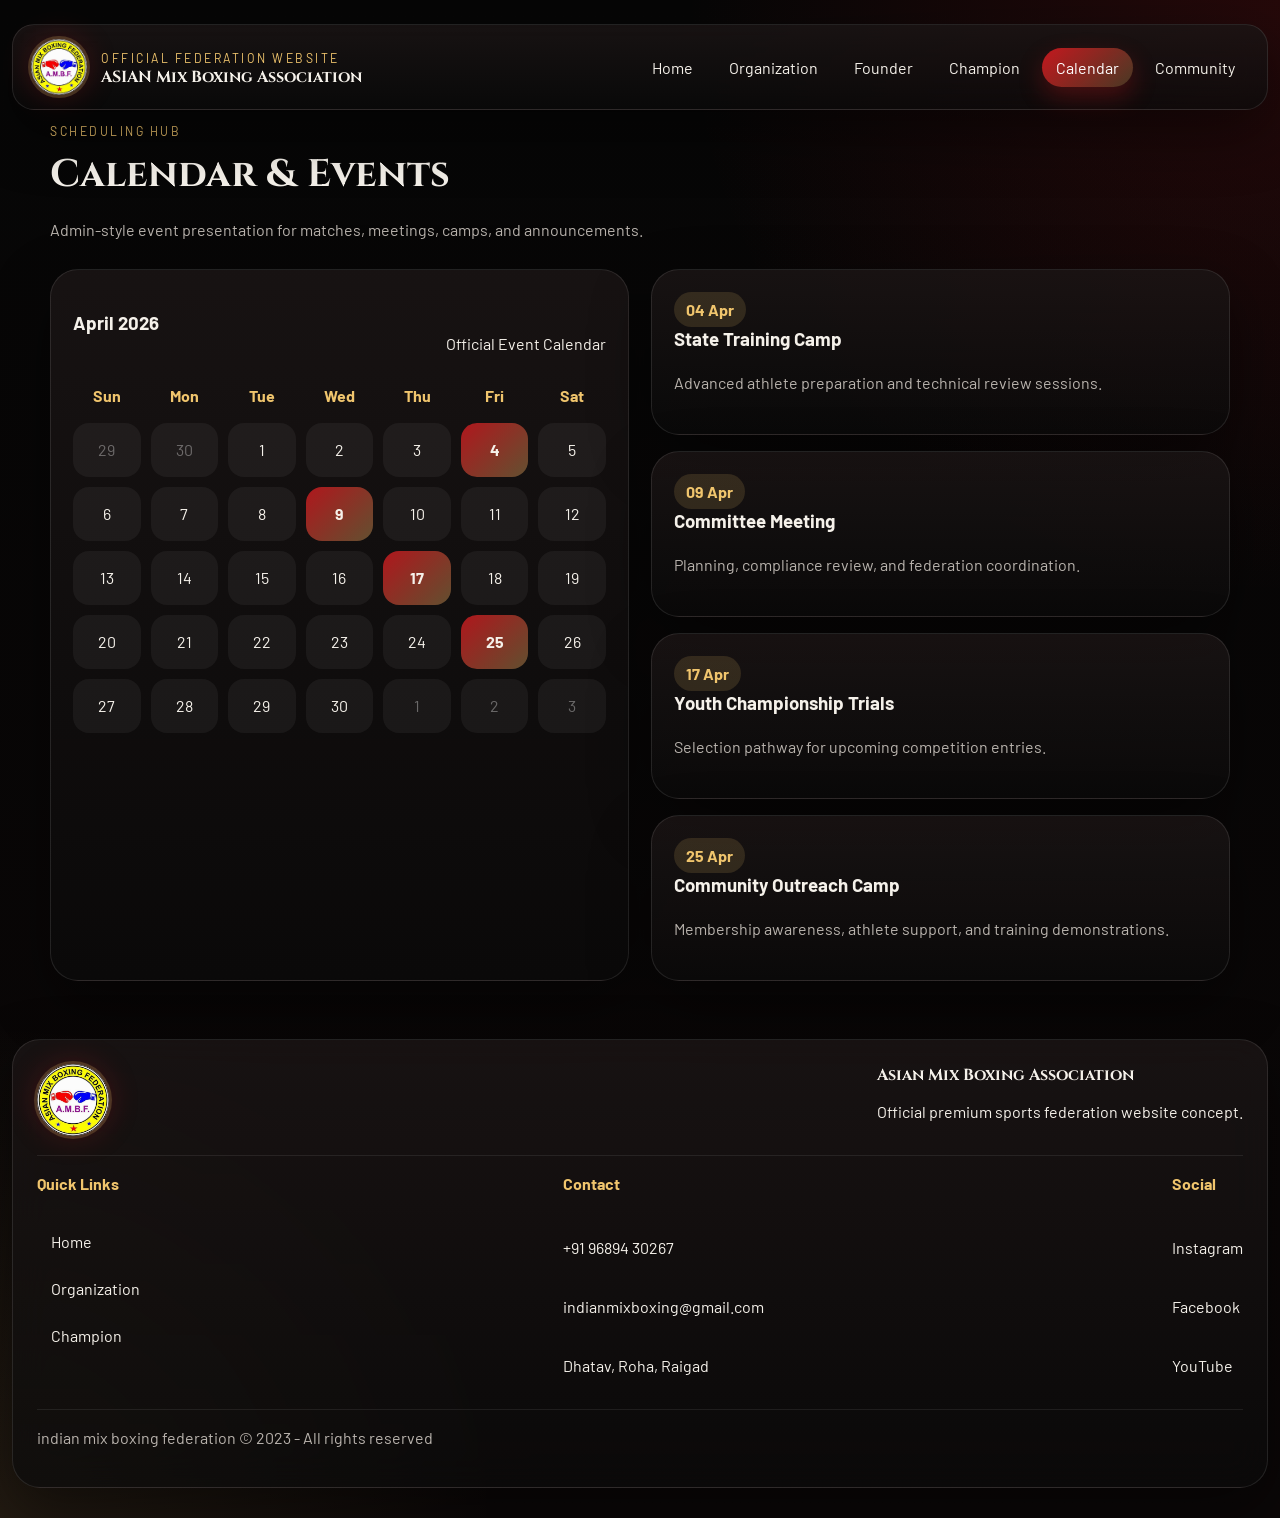
==== calendar.html @ 9efaa61d "Add separate pages for navigation tabs and update sitemap" ====
<!DOCTYPE html>
<html lang="en">
<head>
  <!-- Google tag (gtag.js) -->
<script async src="https://www.googletagmanager.com/gtag/js?id=G-KQ9XJMJZVV"></script>
<script>
  window.dataLayer = window.dataLayer || [];
  function gtag(){dataLayer.push(arguments);}
  gtag('js', new Date());

  gtag('config', 'G-KQ9XJMJZVV');
</script>
  <meta name="google-site-verification" content="1h9TPfLEW4wHCmeXuzrRV40Mx8fg6w8ciXgOBHRGX2k" />
  <meta charset="UTF-8" />
  <meta name="viewport" content="width=device-width, initial-scale=1.0" />
  <title>Calendar - ASIAN Mix Boxing Association</title>
  <meta name="description" content="Event calendar, scheduling hub for matches, meetings, camps, and announcements." />
  <link rel="preconnect" href="https://fonts.googleapis.com">
  <link rel="preconnect" href="https://fonts.gstatic.com" crossorigin>
  <link href="https://fonts.googleapis.com/css2?family=Barlow:wght@400;500;600;700;800&family=Cinzel:wght@500;600;700&display=swap" rel="stylesheet">
  <link rel="stylesheet" href="styles.css" />
</head>
<body>
  <div class="site-shell">
    <header class="site-header glass">
      <a href="index.html" class="brand">
        <img src="assets/logo.jpg" alt="IMBF Logo" class="brand-logo" />
        <div>
          <span class="brand-top">Official Federation Website</span>
          <strong>ASIAN Mix Boxing Association</strong>
        </div>
      </a>

      <button class="menu-toggle" aria-label="Open navigation">
        <span></span><span></span><span></span>
      </button>

      <nav class="site-nav">
        <a href="index.html" class="nav-link">Home</a>
        <a href="organization.html" class="nav-link">Organization</a>
        <a href="founder.html" class="nav-link">Founder</a>
        <a href="champion.html" class="nav-link">Champion</a>
        <a href="calendar.html" class="nav-link active">Calendar</a>
        <a href="community.html" class="nav-link">Community</a>
      </nav>
    </header>

    <main class="page-stack">
      <section class="page active">
        <div class="content-width inner-page-heading reveal">
          <span class="eyebrow">Scheduling Hub</span>
          <h2>Calendar &amp; Events</h2>
          <p>Admin-style event presentation for matches, meetings, camps, and announcements.</p>
        </div>
        <div class="content-width calendar-layout reveal">
          <article class="glass calendar-widget">
            <div class="calendar-head">
              <h3>April 2026</h3>
              <span>Official Event Calendar</span>
            </div>
            <div class="calendar-grid calendar-days">
              <span>Sun</span><span>Mon</span><span>Tue</span><span>Wed</span><span>Thu</span><span>Fri</span><span>Sat</span>
            </div>
            <div class="calendar-grid calendar-dates">
              <span class="muted">29</span><span class="muted">30</span><span>1</span><span>2</span><span>3</span><span class="event-date">4</span><span>5</span>
              <span>6</span><span>7</span><span>8</span><span class="event-date">9</span><span>10</span><span>11</span><span>12</span>
              <span>13</span><span>14</span><span>15</span><span>16</span><span class="event-date">17</span><span>18</span><span>19</span>
              <span>20</span><span>21</span><span>22</span><span>23</span><span>24</span><span class="event-date">25</span><span>26</span>
              <span>27</span><span>28</span><span>29</span><span>30</span><span class="muted">1</span><span class="muted">2</span><span class="muted">3</span>
            </div>
          </article>
          <div class="event-list">
            <article class="glass event-card">
              <span class="event-badge">04 Apr</span>
              <h3>State Training Camp</h3>
              <p>Advanced athlete preparation and technical review sessions.</p>
            </article>
            <article class="glass event-card">
              <span class="event-badge">09 Apr</span>
              <h3>Committee Meeting</h3>
              <p>Planning, compliance review, and federation coordination.</p>
            </article>
            <article class="glass event-card">
              <span class="event-badge">17 Apr</span>
              <h3>Youth Championship Trials</h3>
              <p>Selection pathway for upcoming competition entries.</p>
            </article>
            <article class="glass event-card">
              <span class="event-badge">25 Apr</span>
              <h3>Community Outreach Camp</h3>
              <p>Membership awareness, athlete support, and training demonstrations.</p>
            </article>
          </div>
        </div>
      </section>
    </main>

    <footer class="site-footer glass">
      <div class="footer-brand">
        <img src="assets/logo.jpg" alt="IMBF Logo" class="footer-logo" />
        <div>
          <strong>Asian Mix Boxing Association</strong>
          <p>Official premium sports federation website concept.</p>
        </div>
      </div>
      <div class="footer-links">
        <div>
          <h4>Quick Links</h4>
          <a href="index.html" class="footer-link">Home</a>
          <a href="organization.html" class="footer-link">Organization</a>
          <a href="champion.html" class="footer-link">Champion</a>
        </div>
        <div>
          <h4>Contact</h4>
          <p>+91 96894 30267</p>
          <p>indianmixboxing@gmail.com</p>
          <p>Dhatav, Roha, Raigad</p>
        </div>
        <div>
          <h4>Social</h4>
          <p>Instagram</p>
          <p>Facebook</p>
          <p>YouTube</p>
        </div>
      </div>
      <p class="footer-note">indian mix boxing federation © 2023 - All rights reserved</p>
    </footer>
  </div>

  <script src="script.js"></script>
</body>
</html>
---- styles.css ----
:root {
  --bg: #070707;
  --bg-soft: #120b0c;
  --panel: rgba(16, 16, 16, 0.72);
  --panel-strong: rgba(22, 16, 16, 0.88);
  --line: rgba(255, 255, 255, 0.1);
  --text: #f5f1ea;
  --muted: #b9b3ad;
  --gold: #f0c56d;
  --gold-deep: #aa7721;
  --red: #d71920;
  --white: #ffffff;
  --shadow: 0 22px 60px rgba(0, 0, 0, 0.45);
  --radius-xl: 28px;
  --radius-lg: 20px;
  --radius-md: 16px;
  --transition: 260ms ease;
}

* { box-sizing: border-box; }
html { scroll-behavior: smooth; }
body {
  margin: 0;
  background:
    radial-gradient(circle at top right, rgba(215, 25, 32, 0.15), transparent 30%),
    radial-gradient(circle at bottom left, rgba(240, 197, 109, 0.1), transparent 25%),
    linear-gradient(180deg, #060606 0%, #0b0707 100%);
  color: var(--text);
  font-family: "Barlow", sans-serif;
  min-height: 100vh;
}

button,
a,
input,
textarea { font: inherit; }
button { cursor: pointer; }
a { color: inherit; text-decoration: none; }
img { max-width: 100%; display: block; }

.site-shell {
  min-height: 100vh;
  position: relative;
  overflow-x: hidden;
}

.content-width {
  width: min(1180px, calc(100% - 32px));
  margin: 0 auto;
}

.glass {
  background: linear-gradient(180deg, rgba(27, 21, 21, 0.82), rgba(11, 11, 11, 0.72));
  border: 1px solid var(--line);
  box-shadow: var(--shadow);
  backdrop-filter: blur(18px);
}

.mini-glass {
  background: linear-gradient(180deg, rgba(255, 255, 255, 0.06), rgba(255, 255, 255, 0.03));
  border: 1px solid rgba(255,255,255,0.08);
  border-radius: var(--radius-md);
  padding: 18px;
}

.site-header {
  position: fixed;
  top: 12px;
  left: 0;
  right: 0;
  z-index: 50;
  width: min(1260px, calc(100% - 24px));
  margin: 12px auto 0;
  border-radius: 22px;
  display: flex;
  align-items: center;
  justify-content: space-between;
  gap: 20px;
  padding: 14px 18px;
  transition: all 0.5s cubic-bezier(0.25, 1, 0.5, 1);
}

.site-header.scrolled {
  padding: 6px 16px;
  background: linear-gradient(135deg, rgba(8, 8, 8, 0.95), rgba(15, 10, 10, 0.95));
  box-shadow: 0 15px 35px rgba(0, 0, 0, 0.7), inset 0 1px 0 rgba(240, 197, 109, 0.15);
  border-bottom: 1px solid rgba(240, 197, 109, 0.3);
  top: 8px;
  width: min(1000px, calc(100% - 32px));
  backdrop-filter: blur(25px);
}

.site-header.scrolled .brand-logo {
  width: 42px;
  height: 42px;
}

.site-header.scrolled .brand-top {
  display: none;
}

.site-header.scrolled .brand strong {
  font-size: 0.95rem;
}

.brand-logo {
  transition: width 0.5s ease, height 0.5s ease;
}

.brand strong {
  transition: font-size 0.5s ease;
}


.brand {
  display: flex;
  align-items: center;
  gap: 14px;
  min-width: 0;
}

.brand-logo,
.footer-logo,
.hero-logo {
  border-radius: 50%;
  object-fit: cover;
  background: rgba(255,255,255,0.08);
  box-shadow: 0 0 0 3px rgba(240, 197, 109, 0.2), 0 0 30px rgba(215, 25, 32, 0.25);
}
.brand-logo { width: 56px; height: 56px; }
.footer-logo { width: 72px; height: 72px; }
.hero-logo { width: 108px; height: 108px; margin-bottom: 18px; }

.brand-top,
.eyebrow,
.hero-badge {
  text-transform: uppercase;
  letter-spacing: 2.5px;
  font-size: 0.76rem;
  color: var(--gold);
}

.brand strong,
.section-heading h2,
.inner-page-heading h2,
.hero-copy h1,
.founder-main-card h3,
.site-footer strong {
  font-family: "Cinzel", serif;
}

.brand strong {
  display: block;
  font-size: 1rem;
}

.site-nav {
  display: flex;
  align-items: center;
  gap: 8px;
  flex-wrap: wrap;
}

.nav-link,
.footer-link,
.org-tab,
.filter-btn,
.button,
.carousel-btn,
.menu-toggle {
  border: none;
  background: transparent;
  color: var(--text);
}

.nav-link,
.footer-link {
  padding: 10px 14px;
  border-radius: 999px;
  transition: transform var(--transition), background var(--transition), color var(--transition), box-shadow var(--transition);
}

.nav-link:hover,
.footer-link:hover,
.org-tab:hover,
.filter-btn:hover,
.button:hover,
.carousel-btn:hover {
  transform: translateY(-2px);
}

.nav-link.active,
.footer-link:hover,
.org-tab.active,
.filter-btn.active {
  background: linear-gradient(135deg, rgba(215, 25, 32, 0.9), rgba(240, 197, 109, 0.24));
  color: var(--white);
  box-shadow: 0 10px 25px rgba(215, 25, 32, 0.28);
}

.menu-toggle {
  display: none;
  width: 48px;
  height: 48px;
  padding: 10px;
  border-radius: 14px;
  background: rgba(255,255,255,0.05);
}

.menu-toggle span {
  display: block;
  height: 2px;
  background: var(--white);
  margin: 6px 0;
  border-radius: 2px;
}

.page-stack {
  position: relative;
  padding-bottom: 36px;
}

.page {
  display: none;
  opacity: 0;
  transform: translateY(22px);
  animation: pageOut 0.35s ease forwards;
}

.page.active {
  display: block;
  animation: pageIn 0.55s ease forwards;
}

@keyframes pageIn {
  from { opacity: 0; transform: translateY(22px); }
  to { opacity: 1; transform: translateY(0); }
}

@keyframes pageOut {
  from { opacity: 1; transform: translateY(0); }
  to { opacity: 0; transform: translateY(22px); }
}

.hero-section {
  position: relative;
  min-height: 100vh;
  display: grid;
  align-items: center;
  isolation: isolate;
}

.hero-video-wrap,
.hero-video,
.hero-poster,
.hero-overlay {
  position: absolute;
  inset: 0;
}

.hero-video-wrap {
  overflow: hidden;
  z-index: -3;
  background: #000;
}

.hero-video {
  width: 100vw;
  height: 56.25vw;
  min-height: 100vh;
  min-width: 177.77vh;
  top: 50%;
  left: 50%;
  transform: translate(-50%, -50%) scale(1.15);
  pointer-events: none;
  border: 0;
  opacity: 0.55;
}

.hero-poster {
  background: url('assets/hero-poster.svg') center/cover no-repeat;
  opacity: 0.55;
  mix-blend-mode: screen;
}

.hero-overlay {
  background:
    linear-gradient(180deg, rgba(0,0,0,0.62), rgba(0,0,0,0.56)),
    radial-gradient(circle at 20% 25%, rgba(215, 25, 32, 0.28), transparent 32%),
    radial-gradient(circle at 80% 20%, rgba(240, 197, 109, 0.18), transparent 26%),
    linear-gradient(180deg, rgba(0,0,0,0.38), rgba(0,0,0,0.72));
  z-index: -2;
}

.hero-content {
  position: relative;
  padding: 130px 0 80px;
}

.hero-badge {
  display: inline-flex;
  padding: 10px 16px;
  border-radius: 999px;
  margin-bottom: 20px;
}

.hero-grid {
  display: grid;
  grid-template-columns: minmax(0, 1.2fr) minmax(320px, 420px);
  gap: 32px;
  align-items: center;
}

.hero-copy h1 {
  font-size: clamp(2.6rem, 5vw, 5.2rem);
  line-height: 1.02;
  margin: 0 0 18px;
}

.hero-copy p,
.section-heading p,
.inner-page-heading p,
.info-card p,
.feature-card p,
.objective-card p,
.assoc-card p,
.community-card p,
.contact-card p,
.event-card p,
.founder-main-card p,
.achievement-card p,
.leadership-message p,
.champion-card p,
.org-panel p,
.org-panel li {
  color: var(--muted);
  line-height: 1.7;
}

.hero-copy p { max-width: 680px; font-size: 1.08rem; }
.hero-actions {
  display: flex;
  gap: 14px;
  flex-wrap: wrap;
  margin-top: 28px;
}

.button {
  padding: 14px 20px;
  border-radius: 14px;
  font-weight: 700;
  transition: transform var(--transition), box-shadow var(--transition), background var(--transition);
}
.button-primary {
  background: linear-gradient(135deg, var(--red), #9d1117);
  box-shadow: 0 12px 25px rgba(215,25,32,0.28);
}
.button-secondary {
  background: rgba(255,255,255,0.08);
  border: 1px solid rgba(255,255,255,0.12);
}

.stats-panel {
  display: grid;
  grid-template-columns: repeat(2, 1fr);
  gap: 16px;
}

.stat-card,
.info-card,
.timeline-card,
.objective-card,
.assoc-card,
.feature-card,
.contact-card,
.event-card,
.community-card,
.founder-main-card,
.achievement-card,
.leadership-message,
.organization-tabs,
.organization-content,
.calendar-widget,
.champion-carousel,
.founder-photo-card,
.featured-slider,
.gallery-card,
.contact-form {
  border-radius: var(--radius-xl);
}

.stat-card {
  padding: 24px;
}
.stat-card span {
  font-size: 2rem;
  color: var(--gold);
  font-weight: 800;
}
.stat-card p {
  margin: 8px 0 0;
  color: var(--muted);
}

.section {
  padding: 48px 0 22px;
}

.section-heading,
.inner-page-heading {
  margin-bottom: 26px;
}

.section-heading h2,
.inner-page-heading h2 {
  margin: 10px 0 6px;
  font-size: clamp(2rem, 3vw, 3rem);
}

.split-heading {
  display: flex;
  align-items: end;
  justify-content: space-between;
  gap: 20px;
}

.two-col,
.contact-layout,
.calendar-layout,
.founder-layout {
  display: grid;
  grid-template-columns: repeat(2, minmax(0, 1fr));
  gap: 22px;
}

.info-card,
.objective-card,
.feature-card,
.timeline-card,
.assoc-card,
.contact-card,
.event-card,
.community-card,
.founder-main-card,
.achievement-card,
.leadership-message,
.gallery-card,
.contact-form,
.calendar-widget,
.organization-tabs,
.organization-content,
.founder-photo-card,
.featured-slider,
.champion-carousel {
  padding: 22px;
}

.timeline {
  display: grid;
  grid-template-columns: repeat(4, minmax(0, 1fr));
  gap: 18px;
}

.timeline-card .year {
  display: inline-block;
  margin-bottom: 12px;
  color: var(--gold);
  font-weight: 700;
}

.objective-grid,
.assoc-grid,
.feature-grid,
.contact-info-grid,
.community-grid,
.achievement-grid {
  display: grid;
  gap: 18px;
}

.objective-grid,
.feature-grid,
.community-grid { grid-template-columns: repeat(4, minmax(0, 1fr)); }
.assoc-grid, .contact-info-grid, .achievement-grid { grid-template-columns: repeat(3, minmax(0, 1fr)); }

.assoc-card {
  display: flex;
  flex-direction: column;
  gap: 10px;
  transition: transform var(--transition), border-color var(--transition);
}
.assoc-card span {
  width: 42px;
  height: 42px;
  display: inline-grid;
  place-items: center;
  border-radius: 50%;
  background: rgba(240,197,109,0.14);
  color: var(--gold);
  font-size: 1.2rem;
}

.gallery-filters {
  display: flex;
  gap: 10px;
  flex-wrap: wrap;
}
.filter-btn {
  padding: 10px 14px;
  border-radius: 999px;
  background: rgba(255,255,255,0.06);
}

.featured-slider {
  display: grid;
  grid-template-columns: minmax(0, 1.4fr) minmax(280px, 0.8fr);
  gap: 22px;
  align-items: center;
  margin-bottom: 20px;
}

.featured-slider img,
.gallery-card img,
.champion-card img,
.founder-photo-card img {
  width: 100%;
  border-radius: 22px;
  border: 1px solid rgba(255,255,255,0.1);
}

.gallery-grid {
  display: grid;
  grid-template-columns: repeat(3, minmax(0, 1fr));
  gap: 18px;
}

.gallery-card {
  display: flex;
  flex-direction: column;
  gap: 14px;
  cursor: pointer;
  transition: transform var(--transition), border-color var(--transition), opacity var(--transition);
}
.gallery-card:hover,
.assoc-card:hover,
.feature-card:hover,
.objective-card:hover,
.contact-card:hover,
.event-card:hover,
.community-card:hover,
.stat-card:hover {
  transform: translateY(-6px);
  border-color: rgba(240, 197, 109, 0.26);
}

.feature-grid,
.objective-grid,
.community-grid { margin-top: 6px; }
.feature-card h3,
.objective-card h3,
.community-card h3,
.contact-card h3,
.event-card h3,
.info-card h3,
.founder-main-card h3,
.timeline-card h3,
.assoc-card h3 { margin-top: 0; }

.inner-page-heading {
  padding-top: 120px;
}

.organization-layout {
  display: grid;
  grid-template-columns: 300px minmax(0, 1fr);
  gap: 22px;
}

.organization-tabs {
  display: grid;
  gap: 10px;
  align-self: start;
  position: sticky;
  top: 108px;
}

.org-tab {
  padding: 14px 16px;
  border-radius: 14px;
  background: rgba(255,255,255,0.04);
  text-align: left;
}

.organization-content {
  min-height: 560px;
  max-height: 74vh;
  overflow: auto;
}

.custom-scrollbar::-webkit-scrollbar { width: 10px; }
.custom-scrollbar::-webkit-scrollbar-track {
  background: rgba(255,255,255,0.05);
  border-radius: 999px;
}
.custom-scrollbar::-webkit-scrollbar-thumb {
  background: linear-gradient(180deg, var(--red), var(--gold));
  border-radius: 999px;
}

.org-panel { display: none; }
.org-panel.active { display: block; }
.org-panel h3 { margin-top: 0; font-size: 1.6rem; }
.org-card-grid,
.org-list-grid {
  display: grid;
  grid-template-columns: repeat(2, minmax(0, 1fr));
  gap: 16px;
  margin: 18px 0;
}
.org-panel ul { padding-left: 18px; }
.org-panel li + li { margin-top: 10px; }

.founder-photo-card { align-self: start; }
.achievement-grid { margin: 18px 0; }

.champion-section { padding-bottom: 12px; }
.champion-carousel {
  display: grid;
  grid-template-columns: 60px minmax(0, 1fr) 60px;
  gap: 14px;
  align-items: center;
}
.champion-carousel { overflow: hidden; }
.champion-track {
  display: flex;
  gap: 18px;
  min-width: 0;
}
.champion-card {
  flex: 0 0 calc(25% - 14px);
  min-width: 0;
  background: rgba(255,255,255,0.04);
  border: 1px solid rgba(255,255,255,0.08);
  border-radius: 22px;
  padding: 16px;
}
.carousel-btn {
  width: 56px;
  height: 56px;
  border-radius: 50%;
  background: rgba(255,255,255,0.08);
  font-size: 2rem;
}

.calendar-widget .calendar-head {
  display: flex;
  align-items: end;
  justify-content: space-between;
  gap: 16px;
  margin-bottom: 16px;
}
.calendar-grid {
  display: grid;
  grid-template-columns: repeat(7, minmax(0, 1fr));
  gap: 10px;
}
.calendar-days span,
.calendar-dates span {
  min-height: 54px;
  border-radius: 16px;
  display: grid;
  place-items: center;
}
.calendar-days span {
  color: var(--gold);
  font-weight: 700;
}
.calendar-dates span {
  background: rgba(255,255,255,0.05);
}
.calendar-dates .muted { color: rgba(255,255,255,0.35); }
.event-date {
  background: linear-gradient(135deg, rgba(215, 25, 32, 0.8), rgba(240, 197, 109, 0.36)) !important;
  font-weight: 700;
}
.event-list {
  display: grid;
  gap: 18px;
}
.event-badge {
  display: inline-flex;
  width: fit-content;
  padding: 8px 12px;
  border-radius: 999px;
  background: rgba(240,197,109,0.14);
  color: var(--gold);
  font-weight: 700;
}

.contact-layout { align-items: start; }
.contact-form .form-grid {
  display: grid;
  grid-template-columns: repeat(2, minmax(0, 1fr));
  gap: 16px;
  margin-bottom: 18px;
}
.contact-form label {
  display: grid;
  gap: 8px;
}
.full-width { grid-column: 1 / -1; }
input,
textarea {
  width: 100%;
  background: rgba(255,255,255,0.04);
  border: 1px solid rgba(255,255,255,0.1);
  color: var(--text);
  border-radius: 14px;
  padding: 14px 16px;
  outline: none;
}
input:focus,
textarea:focus {
  border-color: rgba(240, 197, 109, 0.42);
  box-shadow: 0 0 0 4px rgba(240, 197, 109, 0.1);
}

.site-footer {
  width: min(1260px, calc(100% - 24px));
  margin: 22px auto 30px;
  padding: 24px;
  border-radius: 28px;
}
.footer-brand,
.footer-links {
  display: flex;
  align-items: flex-start;
  justify-content: space-between;
  gap: 24px;
  flex-wrap: wrap;
}
.footer-brand {
  padding-bottom: 18px;
  border-bottom: 1px solid rgba(255,255,255,0.08);
}
.footer-brand { display: flex; align-items: center; gap: 18px; }
.footer-links { padding-top: 18px; }
.footer-links h4 { margin-top: 0; color: var(--gold); }
.footer-links > div { display: grid; gap: 8px; }
.footer-note {
  color: var(--muted);
  margin-top: 18px;
  padding-top: 18px;
  border-top: 1px solid rgba(255,255,255,0.08);
}

.lightbox {
  position: fixed;
  inset: 0;
  background: rgba(0,0,0,0.88);
  display: grid;
  place-items: center;
  padding: 24px;
  opacity: 0;
  pointer-events: none;
  transition: opacity var(--transition);
  z-index: 100;
}
.lightbox.open {
  opacity: 1;
  pointer-events: auto;
}
.lightbox img {
  max-width: min(1000px, 90vw);
  max-height: 72vh;
  border-radius: 20px;
}
.lightbox-caption {
  margin-top: 14px;
  text-align: center;
  color: var(--muted);
}
.lightbox-close {
  position: absolute;
  top: 20px;
  right: 20px;
  width: 52px;
  height: 52px;
  border-radius: 50%;
  background: rgba(255,255,255,0.08);
  color: #fff;
  font-size: 2rem;
}

.reveal {
  opacity: 0;
  transform: translateY(24px);
  transition: opacity 0.6s ease, transform 0.6s ease;
}
.reveal.visible {
  opacity: 1;
  transform: translateY(0);
}

/* --- Premium Carousel Styles --- */
.premium-carousel {
  width: 100%;
  position: relative;
  overflow: visible;
}

.carousel-track-wrapper {
  overflow: hidden;
  border-radius: var(--radius-xl);
  padding: 15px; /* buffer for hover shadows */
  margin: -15px;
}

.carousel-track {
  display: flex;
  gap: 20px;
  cursor: grab;
  will-change: transform;
}
.carousel-track:active {
  cursor: grabbing;
}

.premium-slide {
  flex: 0 0 calc(33.333% - 13.33px);
  min-width: 0;
  height: auto;
  display: flex !important;
  flex-direction: column;
  align-items: flex-start;
  justify-content: flex-start;
  user-select: none;
  transition: transform 0.5s cubic-bezier(0.25, 1, 0.5, 1), box-shadow 0.5s ease, border-color 0.5s ease;
  position: relative;
  overflow: hidden;
}

.premium-slide.glass {
  background: linear-gradient(145deg, rgba(24, 20, 20, 0.85), rgba(8, 8, 8, 0.95));
  border: 1px solid rgba(240, 197, 109, 0.15); /* Subtle gold rim */
  box-shadow: 0 15px 35px rgba(0, 0, 0, 0.4), inset 0 1px 0 rgba(255, 255, 255, 0.08);
}

.premium-slide::before {
  content: '';
  position: absolute;
  top: 0; left: 0; right: 0; bottom: 0;
  background: linear-gradient(105deg, transparent 20%, rgba(240, 197, 109, 0.1) 50%, transparent 80%);
  transform: translateX(-100%);
  transition: transform 0.8s ease;
  pointer-events: none;
}

.premium-slide > * { width: 100%; position: relative; z-index: 2; }
.premium-slide > p { margin-bottom: 0; }

.premium-slide:hover {
  transform: translateY(-12px) scale(1.03);
  box-shadow: 0 30px 60px rgba(0,0,0,0.7), 0 0 40px rgba(240, 197, 109, 0.35);
  border-color: rgba(240, 197, 109, 0.7);
}

.premium-slide:hover::before {
  transform: translateX(100%);
}

.carousel-nav {
  display: flex;
  align-items: center;
  justify-content: center;
  gap: 32px;
  margin-top: 40px;
}

.carousel-arrow {
  width: 52px;
  height: 52px;
  border-radius: 50%;
  background: rgba(255, 255, 255, 0.04);
  border: 1px solid rgba(255, 255, 255, 0.1);
  color: var(--white);
  font-size: 1.8rem;
  display: grid;
  place-items: center;
  backdrop-filter: blur(12px);
  transition: all var(--transition);
  z-index: 10;
}

.carousel-arrow:hover:not(:disabled) {
  background: linear-gradient(135deg, rgba(215, 25, 32, 0.9), rgba(240, 197, 109, 0.24));
  transform: scale(1.1);
  border-color: transparent;
  box-shadow: 0 10px 25px rgba(215, 25, 32, 0.35);
}

.carousel-arrow:disabled {
  opacity: 0.2;
  cursor: not-allowed;
}

.carousel-dots {
  display: flex;
  gap: 12px;
}

.carousel-dots .dot {
  width: 12px;
  height: 12px;
  border-radius: 50%;
  background: rgba(255, 255, 255, 0.15);
  border: none;
  cursor: pointer;
  padding: 0;
  transition: all 0.4s cubic-bezier(0.25, 1, 0.5, 1);
}

.carousel-dots .dot:hover {
  background: rgba(255, 255, 255, 0.6);
}

.carousel-dots .dot.active {
  background: var(--gold);
  transform: scale(1.4);
  box-shadow: 0 0 15px rgba(240, 197, 109, 0.6);
}

/* --- Fashion Show Gallery --- */
.fashion-carousel .premium-slide {
  flex: 0 0 calc(60% - 13.33px);
  min-height: 480px;
  justify-content: flex-end;
  padding: 0;
  overflow: hidden;
  border-radius: var(--radius-xl);
}

.fashion-carousel .premium-slide img {
  position: absolute;
  inset: 0;
  width: 100%;
  height: 100%;
  object-fit: cover;
  z-index: 0;
  border: none;
  border-radius: var(--radius-xl);
  transition: transform 1.2s cubic-bezier(0.25, 1, 0.5, 1);
}

.fashion-carousel .premium-slide:hover img {
  transform: scale(1.12);
}

.fashion-carousel .premium-slide > div {
  position: relative;
  z-index: 2;
  width: 100%;
  padding: 40px 30px 30px;
  background: linear-gradient(to top, rgba(0,0,0,0.95) 0%, rgba(0,0,0,0.0) 100%);
  border-radius: 0 0 var(--radius-xl) var(--radius-xl);
  transform: translateY(20px);
  opacity: 0.85;
  transition: all 0.5s ease;
}

.fashion-carousel .premium-slide:hover > div {
  transform: translateY(0);
  opacity: 1;
}

.fashion-carousel .premium-slide h3 {
  font-size: 1.8rem;
  margin-bottom: 0;
  letter-spacing: 1px;
}

.fashion-carousel .premium-slide p {
  opacity: 0;
  max-height: 0;
  overflow: hidden;
  margin-top: 0;
  color: var(--muted);
  transition: all 0.5s ease;
}

.fashion-carousel .premium-slide:hover p {
  opacity: 1;
  max-height: 100px;
  margin-top: 10px;
}

@media (max-width: 1080px) {
  .premium-slide {
    flex: 0 0 calc(50% - 10px);
  }
}

@media (max-width: 640px) {
  .premium-slide {
    flex: 0 0 100%;
  }
  .carousel-nav {
    margin-top: 24px;
    gap: 20px;
  }
  .carousel-arrow {
    width: 44px;
    height: 44px;
    font-size: 1.4rem;
  }
}

.hidden-by-filter {
  opacity: 0.22;
  transform: scale(0.98);
}

@media (max-width: 1080px) {
  .hero-grid,
  .two-col,
  .calendar-layout,
  .contact-layout,
  .founder-layout,
  .organization-layout,
  .featured-slider,
  .timeline,
  .objective-grid,
  .feature-grid,
  .community-grid {
    grid-template-columns: 1fr;
  }

  .assoc-grid,
  .contact-info-grid,
  .achievement-grid,
  .gallery-grid {
    grid-template-columns: repeat(2, minmax(0, 1fr));
  }

  .organization-tabs {
    position: static;
  }

  .champion-card {
    flex-basis: calc(50% - 9px);
  }
}


@media (max-width: 860px) {
  .site-header {
    align-items: center;
    flex-wrap: wrap;
  }

  .menu-toggle { display: block; }

  .site-nav {
    width: 100%;
    display: none;
    padding-top: 6px;
  }

  .site-nav.open {
    display: flex;
    flex-direction: column;
    align-items: stretch;
  }

  .nav-link { width: 100%; text-align: left; }
  .hero-content { padding-top: 150px; }
  .hero-copy h1 { font-size: clamp(2.2rem, 9vw, 4rem); }
  .stats-panel { grid-template-columns: 1fr 1fr; }
}

@media (max-width: 640px) {
  .content-width { width: min(100% - 20px, 1180px); }
  .site-header, .site-footer { width: calc(100% - 16px); }
  .site-header { padding: 8px 12px; gap: 10px; }
  
  .brand-logo { width: 36px; height: 36px; }
  .brand-top { font-size: 0.55rem; letter-spacing: 1px; }
  .brand strong { font-size: 0.8rem; line-height: 1.2; }
  .brand { gap: 10px; flex: 1; min-width: 0; }
  
  .site-header.scrolled .brand-logo { width: 32px; height: 32px; }
  .site-header.scrolled .brand strong { font-size: 0.75rem; }
  .menu-toggle { width: 42px; height: 42px; padding: 10px; flex-shrink: 0; }

  .hero-logo { width: 86px; height: 86px; }
  .stats-panel,
  .assoc-grid,
  .contact-info-grid,
  .achievement-grid,
  .gallery-grid,
  .contact-form .form-grid,
  .org-card-grid,
  .org-list-grid { grid-template-columns: 1fr; }
  .champion-card { flex-basis: 100%; }
  .calendar-grid { gap: 8px; }
  .calendar-days span,
  .calendar-dates span { min-height: 44px; font-size: 0.85rem; }
  .champion-carousel { grid-template-columns: 46px 1fr 46px; }
  .carousel-btn { width: 44px; height: 44px; }
}

/* --- Scroll Sequence Animation --- */
.scroll-sequence-wrapper {
  position: relative;
  height: 180vh;
  width: 100vw;
  margin-left: calc(-50vw + 50%);
  margin-bottom: 0;
}

.scroll-sequence-sticky {
  position: sticky;
  top: 0;
  height: 100vh;
  width: 100vw;
  display: flex;
  align-items: center;
  justify-content: center;
  overflow: hidden;
  background: var(--bg);
  z-index: 10;
}

#champion-scroll-canvas {
  width: 100%;
  height: 100%;
  object-fit: cover;
  opacity: 0;
  transition: opacity 0.5s ease;
}

#champion-scroll-canvas.loaded {
  opacity: 1;
}

.sequence-overlay-text {
  position: absolute;
  top: 50%;
  left: 50%;
  transform: translate(-50%, -50%);
  text-align: center;
  width: 100%;
  padding: 0 20px;
  pointer-events: none;
  z-index: 12;
}

.sequence-overlay-text h2 {
  font-family: "Cinzel", serif;
  font-size: clamp(2.5rem, 6vw, 5rem);
  color: var(--white);
  text-shadow: 0 4px 20px rgba(0,0,0,0.8);
  opacity: 0;
  position: absolute;
  top: 50%;
  left: 50%;
  transform: translate(-50%, calc(-50% + 30px));
  transition: opacity 0.4s ease, transform 0.4s ease;
  width: 100%;
}

.sequence-overlay-text h2.active {
  opacity: 1;
  transform: translate(-50%, -50%);
}

/* --- Premium Accordion Gallery --- */
.premium-accordion-gallery {
  display: flex;
  height: 480px;
  gap: 12px;
  width: 100%;
}

.accordion-item {
  flex: 1;
  position: relative;
  overflow: hidden;
  border-radius: var(--radius-xl);
  transition: flex 0.6s cubic-bezier(0.25, 1, 0.5, 1), transform 0.6s cubic-bezier(0.25, 1, 0.5, 1);
  cursor: pointer;
  background: var(--bg-soft);
  outline: none;
}

.accordion-item:hover,
.accordion-item:focus,
.accordion-item.active {
  flex: 5;
}

.accordion-bg {
  position: absolute;
  top: 0;
  left: 0;
  width: 100%;
  height: 100%;
  object-fit: cover;
  transition: transform 0.8s cubic-bezier(0.25, 1, 0.5, 1), opacity 0.6s cubic-bezier(0.25, 1, 0.5, 1), filter 0.6s ease;
  filter: brightness(0.65) contrast(1.1);
  transform: scale(1.02);
}

.accordion-item:hover .accordion-bg,
.accordion-item:focus .accordion-bg,
.accordion-item.active .accordion-bg {
  transform: scale(1.06);
  filter: brightness(1) contrast(1.15);
}

.accordion-item .accordion-content {
  position: absolute;
  bottom: 0px;
  left: 0;
  right: 0;
  padding: 30px 24px 24px;
  display: flex;
  align-items: center;
  gap: 16px;
  background: linear-gradient(to top, rgba(0,0,0,0.95) 0%, rgba(0,0,0,0.6) 50%, transparent 100%);
  border: none;
  box-shadow: none;
  backdrop-filter: blur(8px);
  border-radius: 0 0 var(--radius-xl) var(--radius-xl);
  opacity: 0;
  transform: translateY(20px);
  transition: all 0.5s cubic-bezier(0.25, 1, 0.5, 1);
  pointer-events: none;
}

.accordion-item:hover .accordion-content,
.accordion-item:focus .accordion-content,
.accordion-item.active .accordion-content {
  opacity: 1;
  transform: translateY(0);
  transition-delay: 0.1s;
}

.accordion-content .icon {
  width: 52px;
  height: 52px;
  display: grid;
  place-items: center;
  background: rgba(255, 255, 255, 0.1);
  border: 1px solid rgba(255, 255, 255, 0.25);
  border-radius: 50%;
  font-size: 1.5rem;
  flex-shrink: 0;
  backdrop-filter: blur(12px);
  color: var(--white);
  box-shadow: 0 4px 15px rgba(0,0,0,0.4);
}

.accordion-content h3 {
  margin: 0 0 6px;
  font-size: 1.5rem;
  white-space: nowrap;
  letter-spacing: 0.5px;
  text-shadow: 0 2px 10px rgba(0,0,0,0.8);
}

.accordion-content p {
  margin: 0;
  color: var(--muted);
  font-size: 0.95rem;
  white-space: nowrap;
  opacity: 0.95;
  text-shadow: 0 1px 8px rgba(0,0,0,0.8);
}

@media (max-width: 860px) {
  .premium-accordion-gallery {
    height: 400px;
  }
  .accordion-content h3 { font-size: 1.3rem; }
  .accordion-content .icon { width: 44px; height: 44px; font-size: 1.2rem; }
}

@media (max-width: 640px) {
  .premium-accordion-gallery {
    flex-direction: column;
    height: 550px;
  }
  .accordion-item {
    flex: 1;
  }
  .accordion-item:hover,
  .accordion-item:focus,
  .accordion-item.active {
    flex: 3;
  }
}

/* --- Premium Calendar Event Interactivity --- */
.event-list {
  display: flex !important;
  flex-direction: column;
  gap: 16px;
  position: relative;
  z-index: 5;
}

.event-card {
  transition: all 0.6s cubic-bezier(0.25, 1, 0.5, 1) !important;
  position: relative;
  z-index: 1;
  overflow: hidden;
}

.event-card::after {
  content: '';
  position: absolute;
  top: 0; left: -100%; right: 0; bottom: 0;
  width: 50%;
  background: linear-gradient(90deg, transparent, rgba(255, 255, 255, 0.05), transparent);
  transform: skewX(-20deg);
  transition: all 0.7s ease;
  pointer-events: none;
}

.event-list:hover .event-card::after {
  left: 150%;
}

.event-list:hover .event-card {
  filter: brightness(0.55) grayscale(25%);
  transform: scale(0.97) translateX(-12px);
  box-shadow: none;
  border-color: rgba(255, 255, 255, 0.03) !important;
}

.event-list .event-card:hover {
  filter: brightness(1) grayscale(0%);
  transform: scale(1.05) translateX(12px);
  z-index: 10;
  box-shadow: 0 25px 45px -10px rgba(0, 0, 0, 0.7),
              0 0 45px rgba(240, 197, 109, 0.28),
              inset 0 1px 1px rgba(255, 255, 255, 0.2);
  border-color: rgba(240, 197, 109, 0.7) !important;
  padding-left: 36px !important; 
}

.event-badge {
  transition: all 0.5s cubic-bezier(0.25, 1, 0.5, 1);
}

.event-card:hover .event-badge {
  background: linear-gradient(135deg, var(--red), var(--gold-deep));
  color: var(--white);
  box-shadow: 0 0 20px rgba(240, 197, 109, 0.6);
}

/* --- Ultra-Premium Founder Presentation --- */
@keyframes floatFounder {
  0% { transform: translateY(0); box-shadow: 0 15px 45px rgba(240, 197, 109, 0.15); }
  50% { transform: translateY(-14px); box-shadow: 0 35px 65px rgba(240, 197, 109, 0.35); }
  100% { transform: translateY(0); box-shadow: 0 15px 45px rgba(240, 197, 109, 0.15); }
}

@keyframes pulseGlow {
  0% { opacity: 0.4; transform: scale(0.95); filter: blur(20px); }
  100% { opacity: 0.9; transform: scale(1.08); filter: blur(35px); }
}

@keyframes shimmerText {
  0% { background-position: -200% center; }
  100% { background-position: 200% center; }
}

.founder-photo-card {
  position: relative;
  animation: floatFounder 6s ease-in-out infinite;
  border: 1px solid rgba(240, 197, 109, 0.4) !important;
  background: linear-gradient(145deg, rgba(240,197,109, 0.15), rgba(15, 10, 10, 0.9)) !important;
  z-index: 2;
  border-radius: 28px;
}

.founder-photo-card::before {
  content: '';
  position: absolute;
  inset: -20px;
  border-radius: 40px;
  background: radial-gradient(circle at center, rgba(240, 197, 109, 0.6), transparent 60%);
  z-index: -1;
  animation: pulseGlow 4s alternate infinite;
  pointer-events: none;
}

.founder-photo-card img {
  filter: drop-shadow(0 0 12px rgba(240, 197, 109, 0.2));
}

.founder-content {
  position: relative;
  z-index: 3;
}

.founder-main-card h3 {
  font-size: clamp(2rem, 4vw, 3.2rem) !important;
  margin: 6px 0 18px;
  background: linear-gradient(90deg, var(--gold-deep) 0%, var(--gold) 25%, #ffffff 50%, var(--gold) 75%, var(--gold-deep) 100%);
  background-size: 200% auto;
  color: transparent;
  -webkit-background-clip: text;
  background-clip: text;
  animation: shimmerText 5s linear infinite;
  text-shadow: none; /* remove standard shadow so it doesn't break gradient text */
}

.founder-main-card .eyebrow {
  display: inline-flex;
  padding: 8px 18px;
  background: linear-gradient(135deg, rgba(215, 25, 32, 0.15), rgba(240, 197, 109, 0.15));
  border: 1px solid rgba(240, 197, 109, 0.35);
  border-radius: 99px;
  margin-bottom: 8px;
  box-shadow: 0 4px 15px rgba(240, 197, 109, 0.15);
}

.achievement-grid .achievement-card {
  transition: all 0.5s cubic-bezier(0.25, 1, 0.5, 1);
  position: relative;
  border-top: 1px solid rgba(255, 255, 255, 0.1);
}

.achievement-grid .achievement-card:hover {
  transform: translateY(-8px) scale(1.03);
  border-top-color: var(--gold);
  border-bottom: 1px solid rgba(240, 197, 109, 0.3);
  background: linear-gradient(180deg, rgba(240, 197, 109, 0.08), rgba(0,0,0,0.85));
  box-shadow: 0 20px 40px rgba(0, 0, 0, 0.6), 0 -4px 15px rgba(240, 197, 109, 0.15);
}

.achievement-grid .achievement-card h4 {
  color: var(--gold);
  margin-top: 0;
  font-size: 1.2rem;
  letter-spacing: 1px;
}
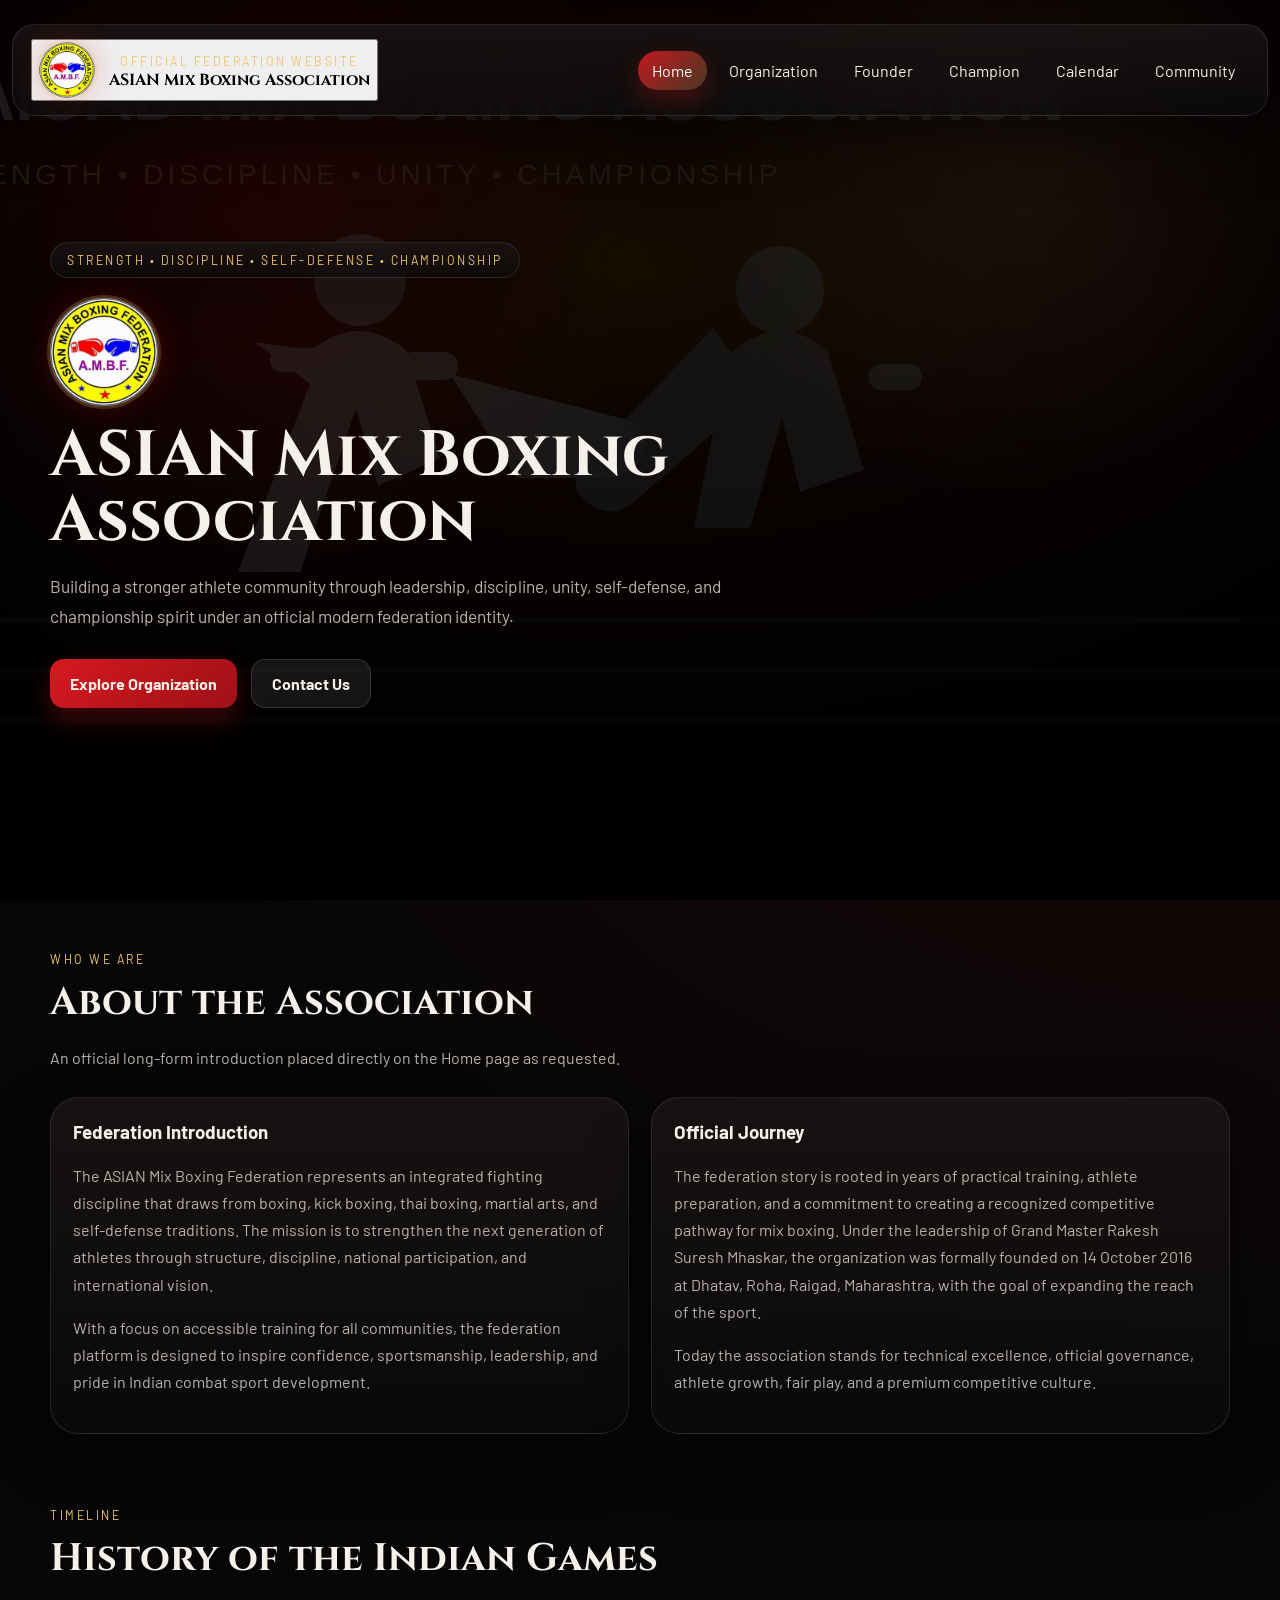
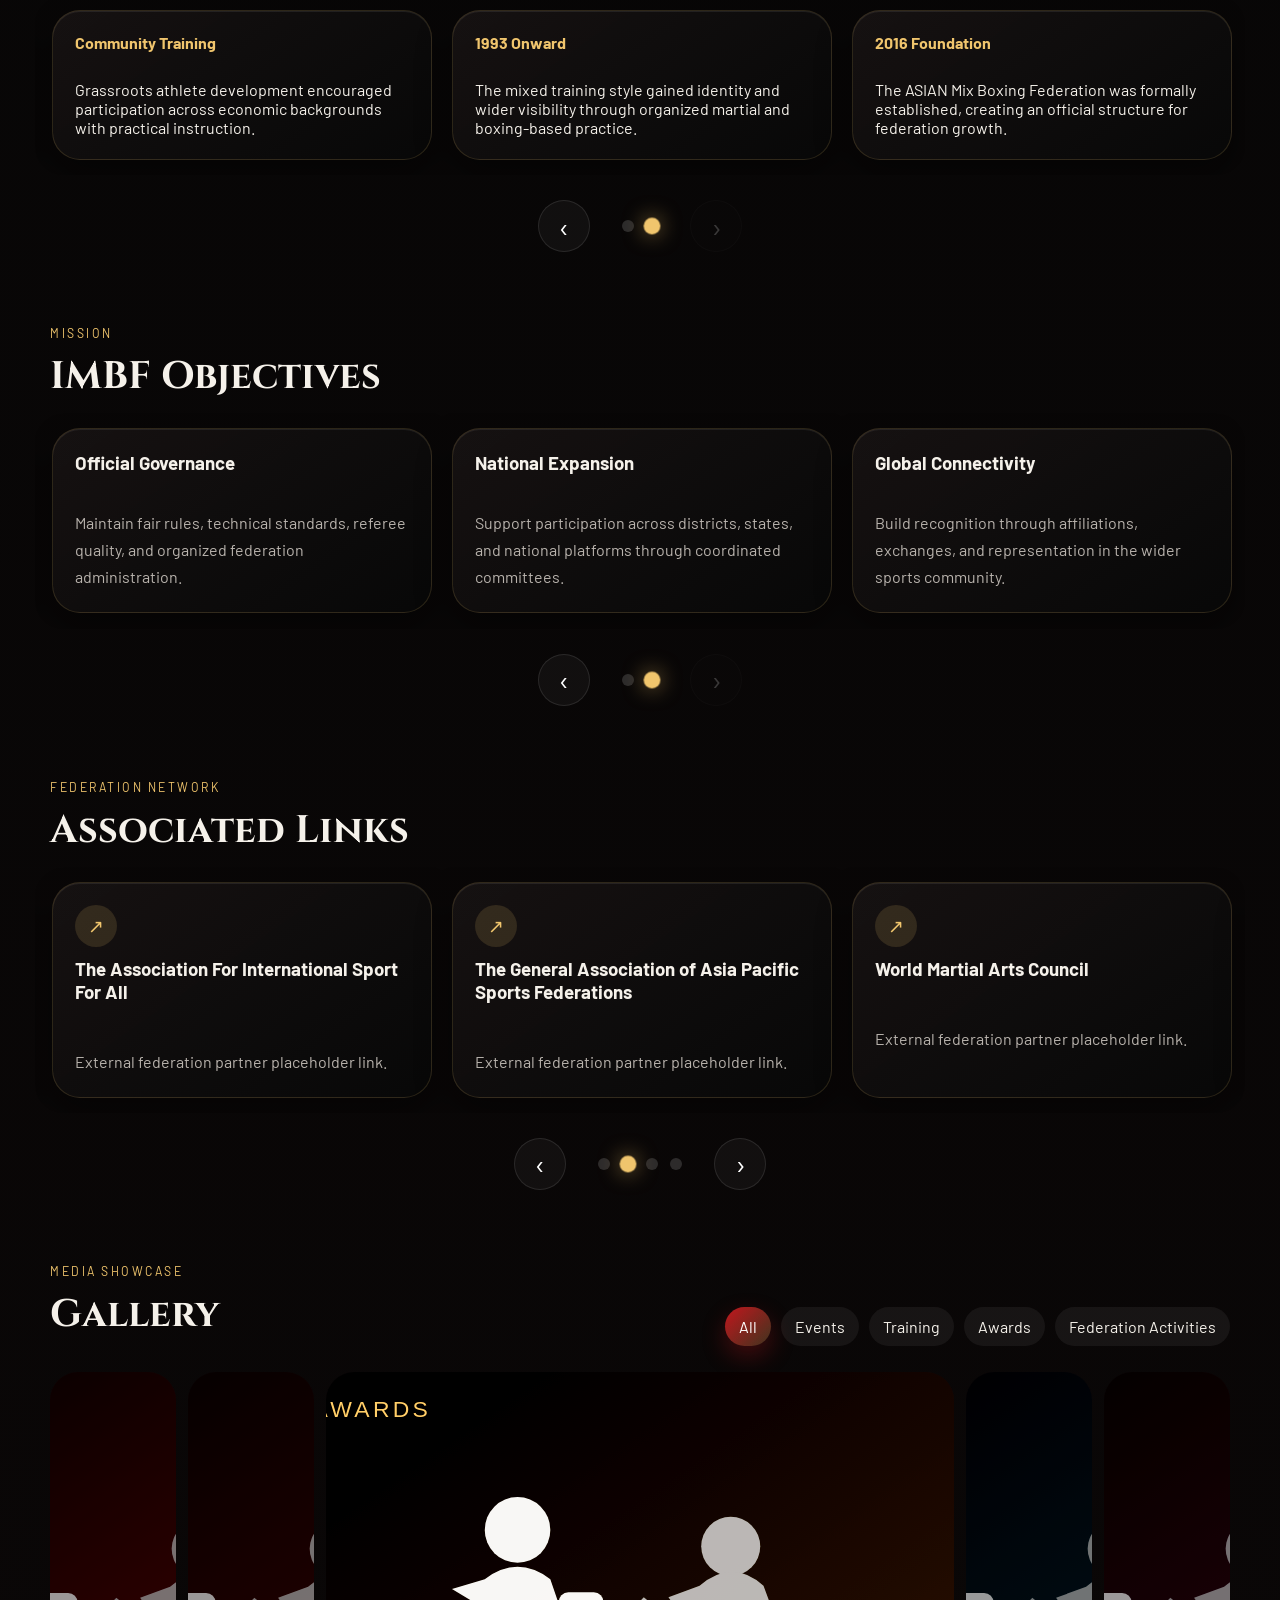
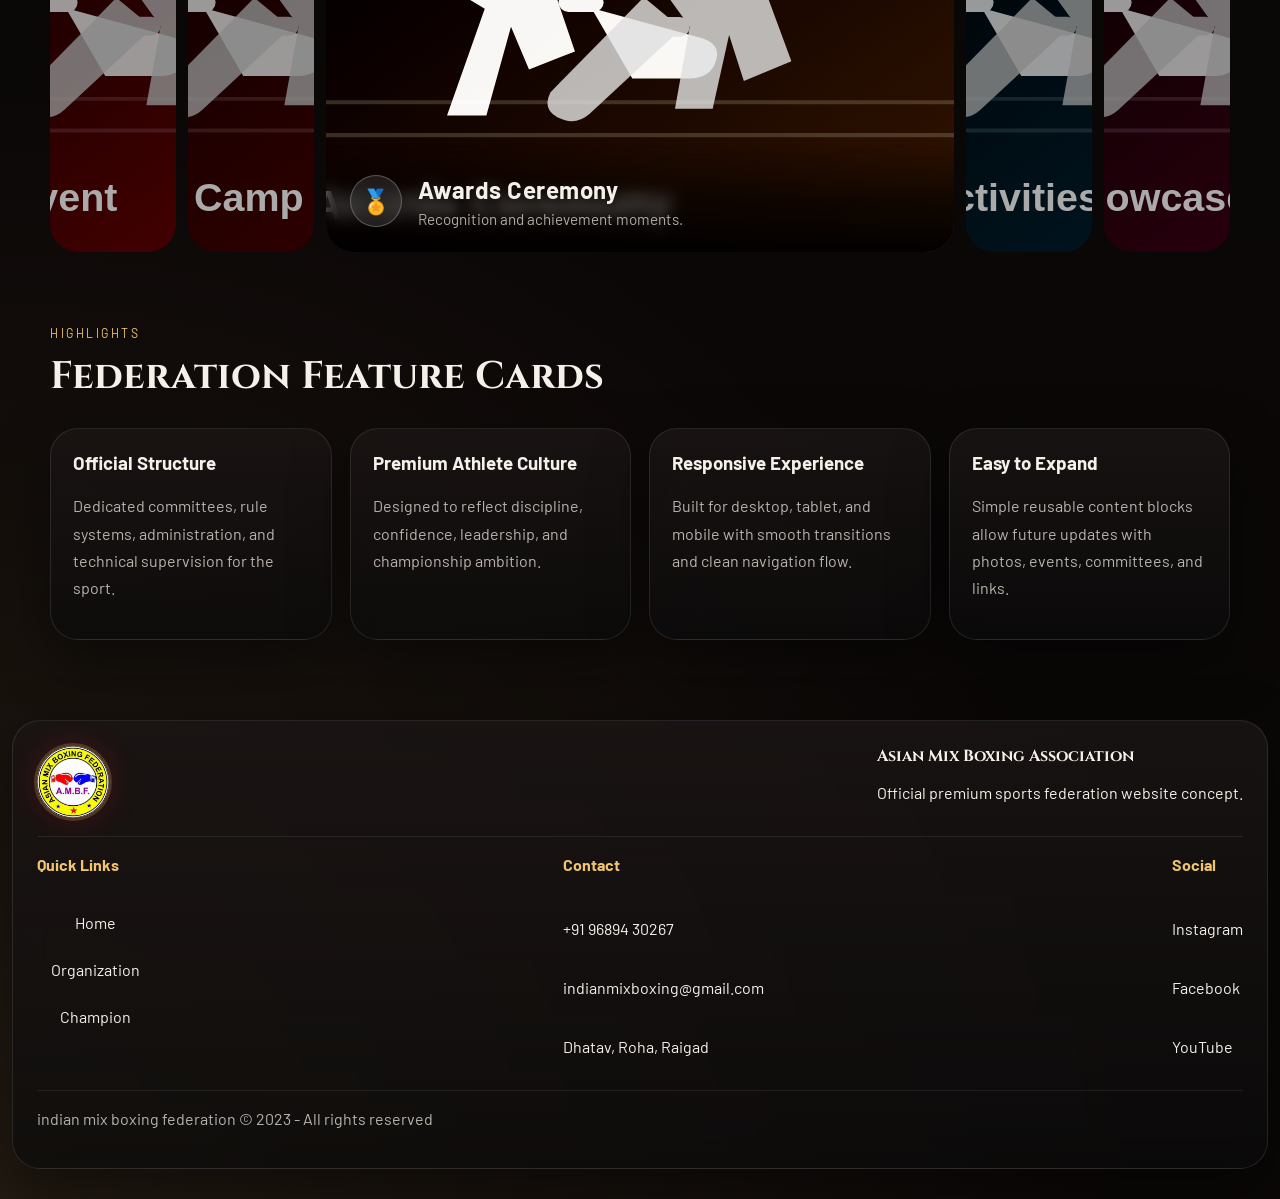
==== commit 867c945d: "Consolidate all tab content into index.html - remove duplicate pages" ====
--- a/calendar.html
+++ b/calendar.html
@@ -1,132 +1,15 @@
 <!DOCTYPE html>
 <html lang="en">
 <head>
-  <!-- Google tag (gtag.js) -->
-<script async src="https://www.googletagmanager.com/gtag/js?id=G-KQ9XJMJZVV"></script>
-<script>
-  window.dataLayer = window.dataLayer || [];
-  function gtag(){dataLayer.push(arguments);}
-  gtag('js', new Date());
-
-  gtag('config', 'G-KQ9XJMJZVV');
-</script>
-  <meta name="google-site-verification" content="1h9TPfLEW4wHCmeXuzrRV40Mx8fg6w8ciXgOBHRGX2k" />
   <meta charset="UTF-8" />
   <meta name="viewport" content="width=device-width, initial-scale=1.0" />
   <title>Calendar - ASIAN Mix Boxing Association</title>
-  <meta name="description" content="Event calendar, scheduling hub for matches, meetings, camps, and announcements." />
-  <link rel="preconnect" href="https://fonts.googleapis.com">
-  <link rel="preconnect" href="https://fonts.gstatic.com" crossorigin>
-  <link href="https://fonts.googleapis.com/css2?family=Barlow:wght@400;500;600;700;800&family=Cinzel:wght@500;600;700&display=swap" rel="stylesheet">
-  <link rel="stylesheet" href="styles.css" />
+  <meta http-equiv="refresh" content="0; url=index.html" />
+  <script>
+    window.location.href = "index.html";
+  </script>
 </head>
 <body>
-  <div class="site-shell">
-    <header class="site-header glass">
-      <a href="index.html" class="brand">
-        <img src="assets/logo.jpg" alt="IMBF Logo" class="brand-logo" />
-        <div>
-          <span class="brand-top">Official Federation Website</span>
-          <strong>ASIAN Mix Boxing Association</strong>
-        </div>
-      </a>
-
-      <button class="menu-toggle" aria-label="Open navigation">
-        <span></span><span></span><span></span>
-      </button>
-
-      <nav class="site-nav">
-        <a href="index.html" class="nav-link">Home</a>
-        <a href="organization.html" class="nav-link">Organization</a>
-        <a href="founder.html" class="nav-link">Founder</a>
-        <a href="champion.html" class="nav-link">Champion</a>
-        <a href="calendar.html" class="nav-link active">Calendar</a>
-        <a href="community.html" class="nav-link">Community</a>
-      </nav>
-    </header>
-
-    <main class="page-stack">
-      <section class="page active">
-        <div class="content-width inner-page-heading reveal">
-          <span class="eyebrow">Scheduling Hub</span>
-          <h2>Calendar &amp; Events</h2>
-          <p>Admin-style event presentation for matches, meetings, camps, and announcements.</p>
-        </div>
-        <div class="content-width calendar-layout reveal">
-          <article class="glass calendar-widget">
-            <div class="calendar-head">
-              <h3>April 2026</h3>
-              <span>Official Event Calendar</span>
-            </div>
-            <div class="calendar-grid calendar-days">
-              <span>Sun</span><span>Mon</span><span>Tue</span><span>Wed</span><span>Thu</span><span>Fri</span><span>Sat</span>
-            </div>
-            <div class="calendar-grid calendar-dates">
-              <span class="muted">29</span><span class="muted">30</span><span>1</span><span>2</span><span>3</span><span class="event-date">4</span><span>5</span>
-              <span>6</span><span>7</span><span>8</span><span class="event-date">9</span><span>10</span><span>11</span><span>12</span>
-              <span>13</span><span>14</span><span>15</span><span>16</span><span class="event-date">17</span><span>18</span><span>19</span>
-              <span>20</span><span>21</span><span>22</span><span>23</span><span>24</span><span class="event-date">25</span><span>26</span>
-              <span>27</span><span>28</span><span>29</span><span>30</span><span class="muted">1</span><span class="muted">2</span><span class="muted">3</span>
-            </div>
-          </article>
-          <div class="event-list">
-            <article class="glass event-card">
-              <span class="event-badge">04 Apr</span>
-              <h3>State Training Camp</h3>
-              <p>Advanced athlete preparation and technical review sessions.</p>
-            </article>
-            <article class="glass event-card">
-              <span class="event-badge">09 Apr</span>
-              <h3>Committee Meeting</h3>
-              <p>Planning, compliance review, and federation coordination.</p>
-            </article>
-            <article class="glass event-card">
-              <span class="event-badge">17 Apr</span>
-              <h3>Youth Championship Trials</h3>
-              <p>Selection pathway for upcoming competition entries.</p>
-            </article>
-            <article class="glass event-card">
-              <span class="event-badge">25 Apr</span>
-              <h3>Community Outreach Camp</h3>
-              <p>Membership awareness, athlete support, and training demonstrations.</p>
-            </article>
-          </div>
-        </div>
-      </section>
-    </main>
-
-    <footer class="site-footer glass">
-      <div class="footer-brand">
-        <img src="assets/logo.jpg" alt="IMBF Logo" class="footer-logo" />
-        <div>
-          <strong>Asian Mix Boxing Association</strong>
-          <p>Official premium sports federation website concept.</p>
-        </div>
-      </div>
-      <div class="footer-links">
-        <div>
-          <h4>Quick Links</h4>
-          <a href="index.html" class="footer-link">Home</a>
-          <a href="organization.html" class="footer-link">Organization</a>
-          <a href="champion.html" class="footer-link">Champion</a>
-        </div>
-        <div>
-          <h4>Contact</h4>
-          <p>+91 96894 30267</p>
-          <p>indianmixboxing@gmail.com</p>
-          <p>Dhatav, Roha, Raigad</p>
-        </div>
-        <div>
-          <h4>Social</h4>
-          <p>Instagram</p>
-          <p>Facebook</p>
-          <p>YouTube</p>
-        </div>
-      </div>
-      <p class="footer-note">indian mix boxing federation © 2023 - All rights reserved</p>
-    </footer>
-  </div>
-
-  <script src="script.js"></script>
+  <p>Content moved to <a href="index.html">main page</a></p>
 </body>
 </html>
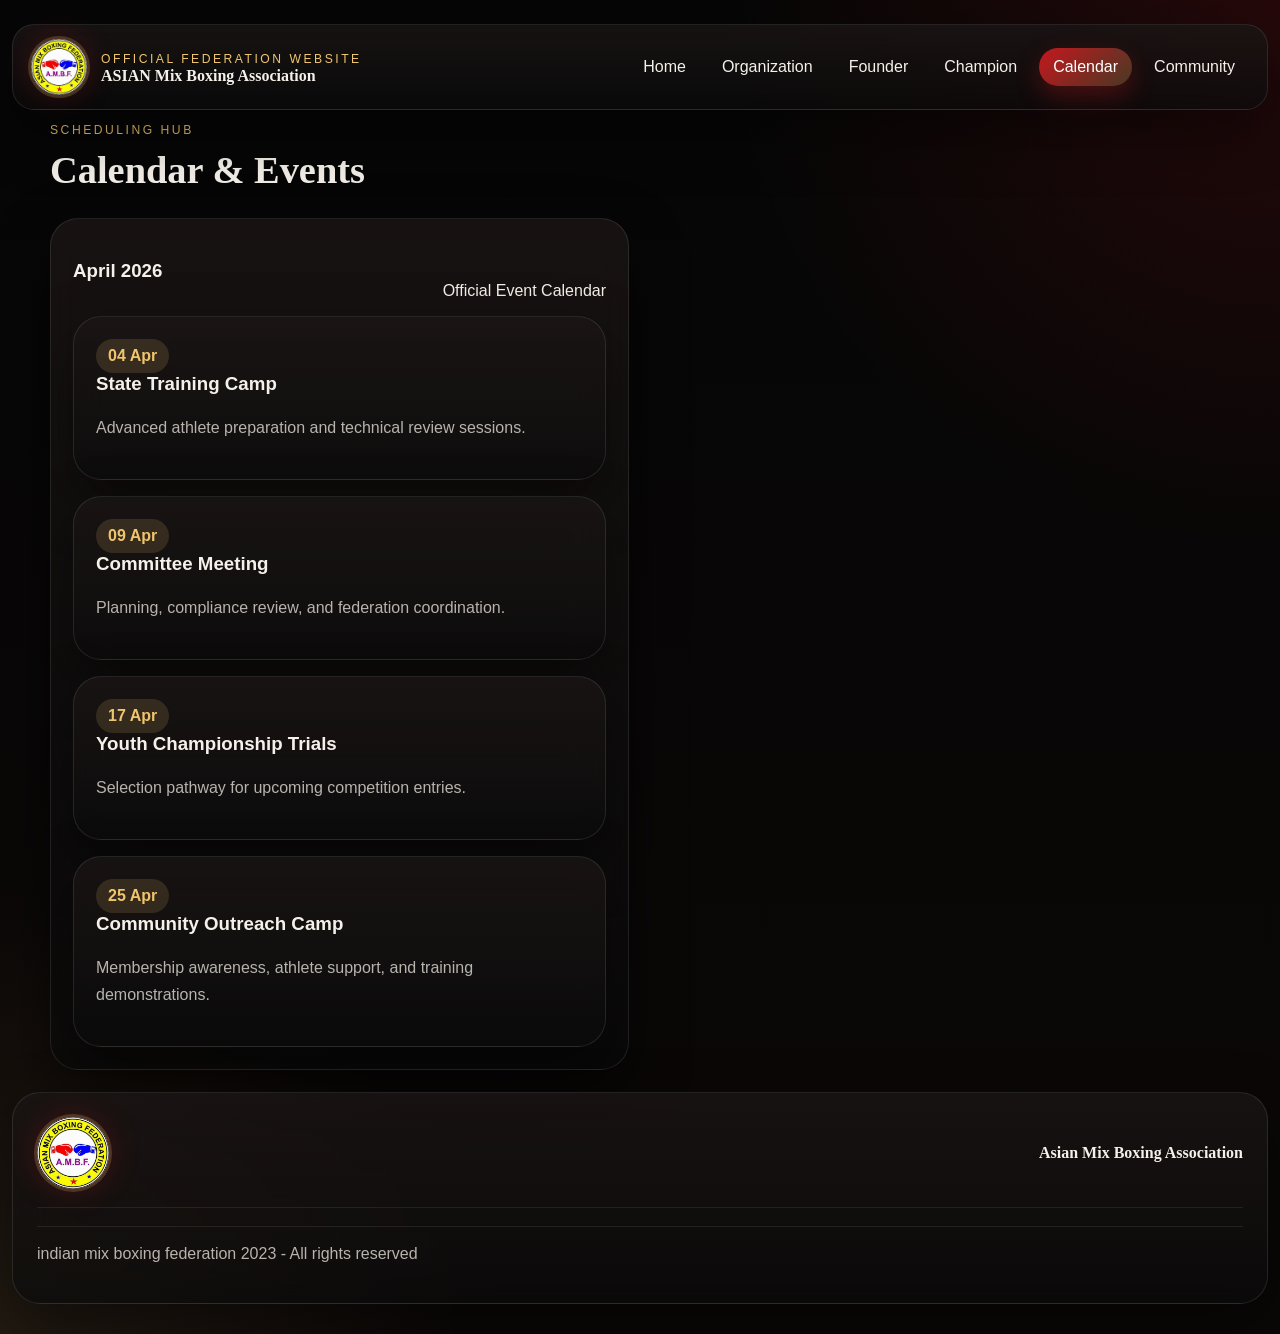
==== commit ac597c30: "Reorganize website with separate pages - home in index.html, organization/founder/champion/calendar/" ====
--- a/calendar.html
+++ b/calendar.html
@@ -1,15 +1,66 @@
 <!DOCTYPE html>
 <html lang="en">
 <head>
-  <meta charset="UTF-8" />
-  <meta name="viewport" content="width=device-width, initial-scale=1.0" />
+  <meta charset="UTF-8" /><meta name="viewport" content="width=device-width, initial-scale=1.0" />
   <title>Calendar - ASIAN Mix Boxing Association</title>
-  <meta http-equiv="refresh" content="0; url=index.html" />
-  <script>
-    window.location.href = "index.html";
-  </script>
+  <link rel="stylesheet" href="styles.css" />
 </head>
 <body>
-  <p>Content moved to <a href="index.html">main page</a></p>
+  <div class="site-shell">
+    <header class="site-header glass">
+      <a href="index.html" class="brand"><img src="assets/logo.jpg" alt="IMBF Logo" class="brand-logo" />
+        <div><span class="brand-top">Official Federation Website</span><strong>ASIAN Mix Boxing Association</strong></div>
+      </a>
+      <button class="menu-toggle"><span></span><span></span><span></span></button>
+      <nav class="site-nav">
+        <a href="index.html" class="nav-link">Home</a>
+        <a href="organization.html" class="nav-link">Organization</a>
+        <a href="founder.html" class="nav-link">Founder</a>
+        <a href="champion.html" class="nav-link">Champion</a>
+        <a href="calendar.html" class="nav-link active">Calendar</a>
+        <a href="community.html" class="nav-link">Community</a>
+      </nav>
+    </header>
+    <main>
+      <div class="content-width inner-page-heading reveal">
+        <span class="eyebrow">Scheduling Hub</span>
+        <h2>Calendar &amp; Events</h2>
+      </div>
+      <div class="content-width calendar-layout reveal">
+        <article class="glass calendar-widget">
+          <div class="calendar-head"><h3>April 2026</h3><span>Official Event Calendar</span></div>
+          <div class="event-list">
+            <article class="glass event-card">
+              <span class="event-badge">04 Apr</span>
+              <h3>State Training Camp</h3>
+              <p>Advanced athlete preparation and technical review sessions.</p>
+            </article>
+            <article class="glass event-card">
+              <span class="event-badge">09 Apr</span>
+              <h3>Committee Meeting</h3>
+              <p>Planning, compliance review, and federation coordination.</p>
+            </article>
+            <article class="glass event-card">
+              <span class="event-badge">17 Apr</span>
+              <h3>Youth Championship Trials</h3>
+              <p>Selection pathway for upcoming competition entries.</p>
+            </article>
+            <article class="glass event-card">
+              <span class="event-badge">25 Apr</span>
+              <h3>Community Outreach Camp</h3>
+              <p>Membership awareness, athlete support, and training demonstrations.</p>
+            </article>
+          </div>
+        </article>
+      </div>
+    </main>
+    <footer class="site-footer glass">
+      <div class="footer-brand"><img src="assets/logo.jpg" alt="IMBF Logo" class="footer-logo" />
+        <div><strong>Asian Mix Boxing Association</strong></div>
+      </div>
+      <p class="footer-note">indian mix boxing federation  2023 - All rights reserved</p>
+    </footer>
+  </div>
+  <script src="script.js"></script>
 </body>
 </html>
--- a/styles.css
+++ b/styles.css
@@ -0,0 +1,1450 @@
+:root {
+  --bg: #070707;
+  --bg-soft: #120b0c;
+  --panel: rgba(16, 16, 16, 0.72);
+  --panel-strong: rgba(22, 16, 16, 0.88);
+  --line: rgba(255, 255, 255, 0.1);
+  --text: #f5f1ea;
+  --muted: #b9b3ad;
+  --gold: #f0c56d;
+  --gold-deep: #aa7721;
+  --red: #d71920;
+  --white: #ffffff;
+  --shadow: 0 22px 60px rgba(0, 0, 0, 0.45);
+  --radius-xl: 28px;
+  --radius-lg: 20px;
+  --radius-md: 16px;
+  --transition: 260ms ease;
+}
+
+* { box-sizing: border-box; }
+html { scroll-behavior: smooth; }
+body {
+  margin: 0;
+  background:
+    radial-gradient(circle at top right, rgba(215, 25, 32, 0.15), transparent 30%),
+    radial-gradient(circle at bottom left, rgba(240, 197, 109, 0.1), transparent 25%),
+    linear-gradient(180deg, #060606 0%, #0b0707 100%);
+  color: var(--text);
+  font-family: "Barlow", sans-serif;
+  min-height: 100vh;
+}
+
+button,
+a,
+input,
+textarea { font: inherit; }
+button { cursor: pointer; }
+a { color: inherit; text-decoration: none; }
+img { max-width: 100%; display: block; }
+
+.site-shell {
+  min-height: 100vh;
+  position: relative;
+  overflow-x: hidden;
+}
+
+.content-width {
+  width: min(1180px, calc(100% - 32px));
+  margin: 0 auto;
+}
+
+.glass {
+  background: linear-gradient(180deg, rgba(27, 21, 21, 0.82), rgba(11, 11, 11, 0.72));
+  border: 1px solid var(--line);
+  box-shadow: var(--shadow);
+  backdrop-filter: blur(18px);
+}
+
+.mini-glass {
+  background: linear-gradient(180deg, rgba(255, 255, 255, 0.06), rgba(255, 255, 255, 0.03));
+  border: 1px solid rgba(255,255,255,0.08);
+  border-radius: var(--radius-md);
+  padding: 18px;
+}
+
+.site-header {
+  position: fixed;
+  top: 12px;
+  left: 0;
+  right: 0;
+  z-index: 50;
+  width: min(1260px, calc(100% - 24px));
+  margin: 12px auto 0;
+  border-radius: 22px;
+  display: flex;
+  align-items: center;
+  justify-content: space-between;
+  gap: 20px;
+  padding: 14px 18px;
+  transition: all 0.5s cubic-bezier(0.25, 1, 0.5, 1);
+}
+
+.site-header.scrolled {
+  padding: 6px 16px;
+  background: linear-gradient(135deg, rgba(8, 8, 8, 0.95), rgba(15, 10, 10, 0.95));
+  box-shadow: 0 15px 35px rgba(0, 0, 0, 0.7), inset 0 1px 0 rgba(240, 197, 109, 0.15);
+  border-bottom: 1px solid rgba(240, 197, 109, 0.3);
+  top: 8px;
+  width: min(1000px, calc(100% - 32px));
+  backdrop-filter: blur(25px);
+}
+
+.site-header.scrolled .brand-logo {
+  width: 42px;
+  height: 42px;
+}
+
+.site-header.scrolled .brand-top {
+  display: none;
+}
+
+.site-header.scrolled .brand strong {
+  font-size: 0.95rem;
+}
+
+.brand-logo {
+  transition: width 0.5s ease, height 0.5s ease;
+}
+
+.brand strong {
+  transition: font-size 0.5s ease;
+}
+
+
+.brand {
+  display: flex;
+  align-items: center;
+  gap: 14px;
+  min-width: 0;
+}
+
+.brand-logo,
+.footer-logo,
+.hero-logo {
+  border-radius: 50%;
+  object-fit: cover;
+  background: rgba(255,255,255,0.08);
+  box-shadow: 0 0 0 3px rgba(240, 197, 109, 0.2), 0 0 30px rgba(215, 25, 32, 0.25);
+}
+.brand-logo { width: 56px; height: 56px; }
+.footer-logo { width: 72px; height: 72px; }
+.hero-logo { width: 108px; height: 108px; margin-bottom: 18px; }
+
+.brand-top,
+.eyebrow,
+.hero-badge {
+  text-transform: uppercase;
+  letter-spacing: 2.5px;
+  font-size: 0.76rem;
+  color: var(--gold);
+}
+
+.brand strong,
+.section-heading h2,
+.inner-page-heading h2,
+.hero-copy h1,
+.founder-main-card h3,
+.site-footer strong {
+  font-family: "Cinzel", serif;
+}
+
+.brand strong {
+  display: block;
+  font-size: 1rem;
+}
+
+.site-nav {
+  display: flex;
+  align-items: center;
+  gap: 8px;
+  flex-wrap: wrap;
+}
+
+.nav-link,
+.footer-link,
+.org-tab,
+.filter-btn,
+.button,
+.carousel-btn,
+.menu-toggle {
+  border: none;
+  background: transparent;
+  color: var(--text);
+}
+
+.nav-link,
+.footer-link {
+  padding: 10px 14px;
+  border-radius: 999px;
+  transition: transform var(--transition), background var(--transition), color var(--transition), box-shadow var(--transition);
+}
+
+.nav-link:hover,
+.footer-link:hover,
+.org-tab:hover,
+.filter-btn:hover,
+.button:hover,
+.carousel-btn:hover {
+  transform: translateY(-2px);
+}
+
+.nav-link.active,
+.footer-link:hover,
+.org-tab.active,
+.filter-btn.active {
+  background: linear-gradient(135deg, rgba(215, 25, 32, 0.9), rgba(240, 197, 109, 0.24));
+  color: var(--white);
+  box-shadow: 0 10px 25px rgba(215, 25, 32, 0.28);
+}
+
+.menu-toggle {
+  display: none;
+  width: 48px;
+  height: 48px;
+  padding: 10px;
+  border-radius: 14px;
+  background: rgba(255,255,255,0.05);
+}
+
+.menu-toggle span {
+  display: block;
+  height: 2px;
+  background: var(--white);
+  margin: 6px 0;
+  border-radius: 2px;
+}
+
+.page-stack {
+  position: relative;
+  padding-bottom: 36px;
+}
+
+.page {
+  display: none;
+  opacity: 0;
+  transform: translateY(22px);
+  animation: pageOut 0.35s ease forwards;
+}
+
+.page.active {
+  display: block;
+  animation: pageIn 0.55s ease forwards;
+}
+
+@keyframes pageIn {
+  from { opacity: 0; transform: translateY(22px); }
+  to { opacity: 1; transform: translateY(0); }
+}
+
+@keyframes pageOut {
+  from { opacity: 1; transform: translateY(0); }
+  to { opacity: 0; transform: translateY(22px); }
+}
+
+.hero-section {
+  position: relative;
+  min-height: 100vh;
+  display: grid;
+  align-items: center;
+  isolation: isolate;
+}
+
+.hero-video-wrap,
+.hero-video,
+.hero-poster,
+.hero-overlay {
+  position: absolute;
+  inset: 0;
+}
+
+.hero-video-wrap {
+  overflow: hidden;
+  z-index: -3;
+  background: #000;
+}
+
+.hero-video {
+  width: 100vw;
+  height: 56.25vw;
+  min-height: 100vh;
+  min-width: 177.77vh;
+  top: 50%;
+  left: 50%;
+  transform: translate(-50%, -50%) scale(1.15);
+  pointer-events: none;
+  border: 0;
+  opacity: 0.55;
+}
+
+.hero-poster {
+  background: url('assets/hero-poster.svg') center/cover no-repeat;
+  opacity: 0.55;
+  mix-blend-mode: screen;
+}
+
+.hero-overlay {
+  background:
+    linear-gradient(180deg, rgba(0,0,0,0.62), rgba(0,0,0,0.56)),
+    radial-gradient(circle at 20% 25%, rgba(215, 25, 32, 0.28), transparent 32%),
+    radial-gradient(circle at 80% 20%, rgba(240, 197, 109, 0.18), transparent 26%),
+    linear-gradient(180deg, rgba(0,0,0,0.38), rgba(0,0,0,0.72));
+  z-index: -2;
+}
+
+.hero-content {
+  position: relative;
+  padding: 130px 0 80px;
+}
+
+.hero-badge {
+  display: inline-flex;
+  padding: 10px 16px;
+  border-radius: 999px;
+  margin-bottom: 20px;
+}
+
+.hero-grid {
+  display: grid;
+  grid-template-columns: minmax(0, 1.2fr) minmax(320px, 420px);
+  gap: 32px;
+  align-items: center;
+}
+
+.hero-copy h1 {
+  font-size: clamp(2.6rem, 5vw, 5.2rem);
+  line-height: 1.02;
+  margin: 0 0 18px;
+}
+
+.hero-copy p,
+.section-heading p,
+.inner-page-heading p,
+.info-card p,
+.feature-card p,
+.objective-card p,
+.assoc-card p,
+.community-card p,
+.contact-card p,
+.event-card p,
+.founder-main-card p,
+.achievement-card p,
+.leadership-message p,
+.champion-card p,
+.org-panel p,
+.org-panel li {
+  color: var(--muted);
+  line-height: 1.7;
+}
+
+.hero-copy p { max-width: 680px; font-size: 1.08rem; }
+.hero-actions {
+  display: flex;
+  gap: 14px;
+  flex-wrap: wrap;
+  margin-top: 28px;
+}
+
+.button {
+  padding: 14px 20px;
+  border-radius: 14px;
+  font-weight: 700;
+  transition: transform var(--transition), box-shadow var(--transition), background var(--transition);
+}
+.button-primary {
+  background: linear-gradient(135deg, var(--red), #9d1117);
+  box-shadow: 0 12px 25px rgba(215,25,32,0.28);
+}
+.button-secondary {
+  background: rgba(255,255,255,0.08);
+  border: 1px solid rgba(255,255,255,0.12);
+}
+
+.stats-panel {
+  display: grid;
+  grid-template-columns: repeat(2, 1fr);
+  gap: 16px;
+}
+
+.stat-card,
+.info-card,
+.timeline-card,
+.objective-card,
+.assoc-card,
+.feature-card,
+.contact-card,
+.event-card,
+.community-card,
+.founder-main-card,
+.achievement-card,
+.leadership-message,
+.organization-tabs,
+.organization-content,
+.calendar-widget,
+.champion-carousel,
+.founder-photo-card,
+.featured-slider,
+.gallery-card,
+.contact-form {
+  border-radius: var(--radius-xl);
+}
+
+.stat-card {
+  padding: 24px;
+}
+.stat-card span {
+  font-size: 2rem;
+  color: var(--gold);
+  font-weight: 800;
+}
+.stat-card p {
+  margin: 8px 0 0;
+  color: var(--muted);
+}
+
+.section {
+  padding: 48px 0 22px;
+}
+
+.section-heading,
+.inner-page-heading {
+  margin-bottom: 26px;
+}
+
+.section-heading h2,
+.inner-page-heading h2 {
+  margin: 10px 0 6px;
+  font-size: clamp(2rem, 3vw, 3rem);
+}
+
+.split-heading {
+  display: flex;
+  align-items: end;
+  justify-content: space-between;
+  gap: 20px;
+}
+
+.two-col,
+.contact-layout,
+.calendar-layout,
+.founder-layout {
+  display: grid;
+  grid-template-columns: repeat(2, minmax(0, 1fr));
+  gap: 22px;
+}
+
+.info-card,
+.objective-card,
+.feature-card,
+.timeline-card,
+.assoc-card,
+.contact-card,
+.event-card,
+.community-card,
+.founder-main-card,
+.achievement-card,
+.leadership-message,
+.gallery-card,
+.contact-form,
+.calendar-widget,
+.organization-tabs,
+.organization-content,
+.founder-photo-card,
+.featured-slider,
+.champion-carousel {
+  padding: 22px;
+}
+
+.timeline {
+  display: grid;
+  grid-template-columns: repeat(4, minmax(0, 1fr));
+  gap: 18px;
+}
+
+.timeline-card .year {
+  display: inline-block;
+  margin-bottom: 12px;
+  color: var(--gold);
+  font-weight: 700;
+}
+
+.objective-grid,
+.assoc-grid,
+.feature-grid,
+.contact-info-grid,
+.community-grid,
+.achievement-grid {
+  display: grid;
+  gap: 18px;
+}
+
+.objective-grid,
+.feature-grid,
+.community-grid { grid-template-columns: repeat(4, minmax(0, 1fr)); }
+.assoc-grid, .contact-info-grid, .achievement-grid { grid-template-columns: repeat(3, minmax(0, 1fr)); }
+
+.assoc-card {
+  display: flex;
+  flex-direction: column;
+  gap: 10px;
+  transition: transform var(--transition), border-color var(--transition);
+}
+.assoc-card span {
+  width: 42px;
+  height: 42px;
+  display: inline-grid;
+  place-items: center;
+  border-radius: 50%;
+  background: rgba(240,197,109,0.14);
+  color: var(--gold);
+  font-size: 1.2rem;
+}
+
+.gallery-filters {
+  display: flex;
+  gap: 10px;
+  flex-wrap: wrap;
+}
+.filter-btn {
+  padding: 10px 14px;
+  border-radius: 999px;
+  background: rgba(255,255,255,0.06);
+}
+
+.featured-slider {
+  display: grid;
+  grid-template-columns: minmax(0, 1.4fr) minmax(280px, 0.8fr);
+  gap: 22px;
+  align-items: center;
+  margin-bottom: 20px;
+}
+
+.featured-slider img,
+.gallery-card img,
+.champion-card img,
+.founder-photo-card img {
+  width: 100%;
+  border-radius: 22px;
+  border: 1px solid rgba(255,255,255,0.1);
+}
+
+.gallery-grid {
+  display: grid;
+  grid-template-columns: repeat(3, minmax(0, 1fr));
+  gap: 18px;
+}
+
+.gallery-card {
+  display: flex;
+  flex-direction: column;
+  gap: 14px;
+  cursor: pointer;
+  transition: transform var(--transition), border-color var(--transition), opacity var(--transition);
+}
+.gallery-card:hover,
+.assoc-card:hover,
+.feature-card:hover,
+.objective-card:hover,
+.contact-card:hover,
+.event-card:hover,
+.community-card:hover,
+.stat-card:hover {
+  transform: translateY(-6px);
+  border-color: rgba(240, 197, 109, 0.26);
+}
+
+.feature-grid,
+.objective-grid,
+.community-grid { margin-top: 6px; }
+.feature-card h3,
+.objective-card h3,
+.community-card h3,
+.contact-card h3,
+.event-card h3,
+.info-card h3,
+.founder-main-card h3,
+.timeline-card h3,
+.assoc-card h3 { margin-top: 0; }
+
+.inner-page-heading {
+  padding-top: 120px;
+}
+
+.organization-layout {
+  display: grid;
+  grid-template-columns: 300px minmax(0, 1fr);
+  gap: 22px;
+}
+
+.organization-tabs {
+  display: grid;
+  gap: 10px;
+  align-self: start;
+  position: sticky;
+  top: 108px;
+}
+
+.org-tab {
+  padding: 14px 16px;
+  border-radius: 14px;
+  background: rgba(255,255,255,0.04);
+  text-align: left;
+}
+
+.organization-content {
+  min-height: 560px;
+  max-height: 74vh;
+  overflow: auto;
+}
+
+.custom-scrollbar::-webkit-scrollbar { width: 10px; }
+.custom-scrollbar::-webkit-scrollbar-track {
+  background: rgba(255,255,255,0.05);
+  border-radius: 999px;
+}
+.custom-scrollbar::-webkit-scrollbar-thumb {
+  background: linear-gradient(180deg, var(--red), var(--gold));
+  border-radius: 999px;
+}
+
+.org-panel { display: none; }
+.org-panel.active { display: block; }
+.org-panel h3 { margin-top: 0; font-size: 1.6rem; }
+.org-card-grid,
+.org-list-grid {
+  display: grid;
+  grid-template-columns: repeat(2, minmax(0, 1fr));
+  gap: 16px;
+  margin: 18px 0;
+}
+.org-panel ul { padding-left: 18px; }
+.org-panel li + li { margin-top: 10px; }
+
+.founder-photo-card { align-self: start; }
+.achievement-grid { margin: 18px 0; }
+
+.champion-section { padding-bottom: 12px; }
+.champion-carousel {
+  display: grid;
+  grid-template-columns: 60px minmax(0, 1fr) 60px;
+  gap: 14px;
+  align-items: center;
+}
+.champion-carousel { overflow: hidden; }
+.champion-track {
+  display: flex;
+  gap: 18px;
+  min-width: 0;
+}
+.champion-card {
+  flex: 0 0 calc(25% - 14px);
+  min-width: 0;
+  background: rgba(255,255,255,0.04);
+  border: 1px solid rgba(255,255,255,0.08);
+  border-radius: 22px;
+  padding: 16px;
+}
+.carousel-btn {
+  width: 56px;
+  height: 56px;
+  border-radius: 50%;
+  background: rgba(255,255,255,0.08);
+  font-size: 2rem;
+}
+
+.calendar-widget .calendar-head {
+  display: flex;
+  align-items: end;
+  justify-content: space-between;
+  gap: 16px;
+  margin-bottom: 16px;
+}
+.calendar-grid {
+  display: grid;
+  grid-template-columns: repeat(7, minmax(0, 1fr));
+  gap: 10px;
+}
+.calendar-days span,
+.calendar-dates span {
+  min-height: 54px;
+  border-radius: 16px;
+  display: grid;
+  place-items: center;
+}
+.calendar-days span {
+  color: var(--gold);
+  font-weight: 700;
+}
+.calendar-dates span {
+  background: rgba(255,255,255,0.05);
+}
+.calendar-dates .muted { color: rgba(255,255,255,0.35); }
+.event-date {
+  background: linear-gradient(135deg, rgba(215, 25, 32, 0.8), rgba(240, 197, 109, 0.36)) !important;
+  font-weight: 700;
+}
+.event-list {
+  display: grid;
+  gap: 18px;
+}
+.event-badge {
+  display: inline-flex;
+  width: fit-content;
+  padding: 8px 12px;
+  border-radius: 999px;
+  background: rgba(240,197,109,0.14);
+  color: var(--gold);
+  font-weight: 700;
+}
+
+.contact-layout { align-items: start; }
+.contact-form .form-grid {
+  display: grid;
+  grid-template-columns: repeat(2, minmax(0, 1fr));
+  gap: 16px;
+  margin-bottom: 18px;
+}
+.contact-form label {
+  display: grid;
+  gap: 8px;
+}
+.full-width { grid-column: 1 / -1; }
+input,
+textarea {
+  width: 100%;
+  background: rgba(255,255,255,0.04);
+  border: 1px solid rgba(255,255,255,0.1);
+  color: var(--text);
+  border-radius: 14px;
+  padding: 14px 16px;
+  outline: none;
+}
+input:focus,
+textarea:focus {
+  border-color: rgba(240, 197, 109, 0.42);
+  box-shadow: 0 0 0 4px rgba(240, 197, 109, 0.1);
+}
+
+.site-footer {
+  width: min(1260px, calc(100% - 24px));
+  margin: 22px auto 30px;
+  padding: 24px;
+  border-radius: 28px;
+}
+.footer-brand,
+.footer-links {
+  display: flex;
+  align-items: flex-start;
+  justify-content: space-between;
+  gap: 24px;
+  flex-wrap: wrap;
+}
+.footer-brand {
+  padding-bottom: 18px;
+  border-bottom: 1px solid rgba(255,255,255,0.08);
+}
+.footer-brand { display: flex; align-items: center; gap: 18px; }
+.footer-links { padding-top: 18px; }
+.footer-links h4 { margin-top: 0; color: var(--gold); }
+.footer-links > div { display: grid; gap: 8px; }
+.footer-note {
+  color: var(--muted);
+  margin-top: 18px;
+  padding-top: 18px;
+  border-top: 1px solid rgba(255,255,255,0.08);
+}
+
+.lightbox {
+  position: fixed;
+  inset: 0;
+  background: rgba(0,0,0,0.88);
+  display: grid;
+  place-items: center;
+  padding: 24px;
+  opacity: 0;
+  pointer-events: none;
+  transition: opacity var(--transition);
+  z-index: 100;
+}
+.lightbox.open {
+  opacity: 1;
+  pointer-events: auto;
+}
+.lightbox img {
+  max-width: min(1000px, 90vw);
+  max-height: 72vh;
+  border-radius: 20px;
+}
+.lightbox-caption {
+  margin-top: 14px;
+  text-align: center;
+  color: var(--muted);
+}
+.lightbox-close {
+  position: absolute;
+  top: 20px;
+  right: 20px;
+  width: 52px;
+  height: 52px;
+  border-radius: 50%;
+  background: rgba(255,255,255,0.08);
+  color: #fff;
+  font-size: 2rem;
+}
+
+.reveal {
+  opacity: 0;
+  transform: translateY(24px);
+  transition: opacity 0.6s ease, transform 0.6s ease;
+}
+.reveal.visible {
+  opacity: 1;
+  transform: translateY(0);
+}
+
+/* --- Premium Carousel Styles --- */
+.premium-carousel {
+  width: 100%;
+  position: relative;
+  overflow: visible;
+}
+
+.carousel-track-wrapper {
+  overflow: hidden;
+  border-radius: var(--radius-xl);
+  padding: 15px; /* buffer for hover shadows */
+  margin: -15px;
+}
+
+.carousel-track {
+  display: flex;
+  gap: 20px;
+  cursor: grab;
+  will-change: transform;
+}
+.carousel-track:active {
+  cursor: grabbing;
+}
+
+.premium-slide {
+  flex: 0 0 calc(33.333% - 13.33px);
+  min-width: 0;
+  height: auto;
+  display: flex !important;
+  flex-direction: column;
+  align-items: flex-start;
+  justify-content: flex-start;
+  user-select: none;
+  transition: transform 0.5s cubic-bezier(0.25, 1, 0.5, 1), box-shadow 0.5s ease, border-color 0.5s ease;
+  position: relative;
+  overflow: hidden;
+}
+
+.premium-slide.glass {
+  background: linear-gradient(145deg, rgba(24, 20, 20, 0.85), rgba(8, 8, 8, 0.95));
+  border: 1px solid rgba(240, 197, 109, 0.15); /* Subtle gold rim */
+  box-shadow: 0 15px 35px rgba(0, 0, 0, 0.4), inset 0 1px 0 rgba(255, 255, 255, 0.08);
+}
+
+.premium-slide::before {
+  content: '';
+  position: absolute;
+  top: 0; left: 0; right: 0; bottom: 0;
+  background: linear-gradient(105deg, transparent 20%, rgba(240, 197, 109, 0.1) 50%, transparent 80%);
+  transform: translateX(-100%);
+  transition: transform 0.8s ease;
+  pointer-events: none;
+}
+
+.premium-slide > * { width: 100%; position: relative; z-index: 2; }
+.premium-slide > p { margin-bottom: 0; }
+
+.premium-slide:hover {
+  transform: translateY(-12px) scale(1.03);
+  box-shadow: 0 30px 60px rgba(0,0,0,0.7), 0 0 40px rgba(240, 197, 109, 0.35);
+  border-color: rgba(240, 197, 109, 0.7);
+}
+
+.premium-slide:hover::before {
+  transform: translateX(100%);
+}
+
+.carousel-nav {
+  display: flex;
+  align-items: center;
+  justify-content: center;
+  gap: 32px;
+  margin-top: 40px;
+}
+
+.carousel-arrow {
+  width: 52px;
+  height: 52px;
+  border-radius: 50%;
+  background: rgba(255, 255, 255, 0.04);
+  border: 1px solid rgba(255, 255, 255, 0.1);
+  color: var(--white);
+  font-size: 1.8rem;
+  display: grid;
+  place-items: center;
+  backdrop-filter: blur(12px);
+  transition: all var(--transition);
+  z-index: 10;
+}
+
+.carousel-arrow:hover:not(:disabled) {
+  background: linear-gradient(135deg, rgba(215, 25, 32, 0.9), rgba(240, 197, 109, 0.24));
+  transform: scale(1.1);
+  border-color: transparent;
+  box-shadow: 0 10px 25px rgba(215, 25, 32, 0.35);
+}
+
+.carousel-arrow:disabled {
+  opacity: 0.2;
+  cursor: not-allowed;
+}
+
+.carousel-dots {
+  display: flex;
+  gap: 12px;
+}
+
+.carousel-dots .dot {
+  width: 12px;
+  height: 12px;
+  border-radius: 50%;
+  background: rgba(255, 255, 255, 0.15);
+  border: none;
+  cursor: pointer;
+  padding: 0;
+  transition: all 0.4s cubic-bezier(0.25, 1, 0.5, 1);
+}
+
+.carousel-dots .dot:hover {
+  background: rgba(255, 255, 255, 0.6);
+}
+
+.carousel-dots .dot.active {
+  background: var(--gold);
+  transform: scale(1.4);
+  box-shadow: 0 0 15px rgba(240, 197, 109, 0.6);
+}
+
+/* --- Fashion Show Gallery --- */
+.fashion-carousel .premium-slide {
+  flex: 0 0 calc(60% - 13.33px);
+  min-height: 480px;
+  justify-content: flex-end;
+  padding: 0;
+  overflow: hidden;
+  border-radius: var(--radius-xl);
+}
+
+.fashion-carousel .premium-slide img {
+  position: absolute;
+  inset: 0;
+  width: 100%;
+  height: 100%;
+  object-fit: cover;
+  z-index: 0;
+  border: none;
+  border-radius: var(--radius-xl);
+  transition: transform 1.2s cubic-bezier(0.25, 1, 0.5, 1);
+}
+
+.fashion-carousel .premium-slide:hover img {
+  transform: scale(1.12);
+}
+
+.fashion-carousel .premium-slide > div {
+  position: relative;
+  z-index: 2;
+  width: 100%;
+  padding: 40px 30px 30px;
+  background: linear-gradient(to top, rgba(0,0,0,0.95) 0%, rgba(0,0,0,0.0) 100%);
+  border-radius: 0 0 var(--radius-xl) var(--radius-xl);
+  transform: translateY(20px);
+  opacity: 0.85;
+  transition: all 0.5s ease;
+}
+
+.fashion-carousel .premium-slide:hover > div {
+  transform: translateY(0);
+  opacity: 1;
+}
+
+.fashion-carousel .premium-slide h3 {
+  font-size: 1.8rem;
+  margin-bottom: 0;
+  letter-spacing: 1px;
+}
+
+.fashion-carousel .premium-slide p {
+  opacity: 0;
+  max-height: 0;
+  overflow: hidden;
+  margin-top: 0;
+  color: var(--muted);
+  transition: all 0.5s ease;
+}
+
+.fashion-carousel .premium-slide:hover p {
+  opacity: 1;
+  max-height: 100px;
+  margin-top: 10px;
+}
+
+@media (max-width: 1080px) {
+  .premium-slide {
+    flex: 0 0 calc(50% - 10px);
+  }
+}
+
+@media (max-width: 640px) {
+  .premium-slide {
+    flex: 0 0 100%;
+  }
+  .carousel-nav {
+    margin-top: 24px;
+    gap: 20px;
+  }
+  .carousel-arrow {
+    width: 44px;
+    height: 44px;
+    font-size: 1.4rem;
+  }
+}
+
+.hidden-by-filter {
+  opacity: 0.22;
+  transform: scale(0.98);
+}
+
+@media (max-width: 1080px) {
+  .hero-grid,
+  .two-col,
+  .calendar-layout,
+  .contact-layout,
+  .founder-layout,
+  .organization-layout,
+  .featured-slider,
+  .timeline,
+  .objective-grid,
+  .feature-grid,
+  .community-grid {
+    grid-template-columns: 1fr;
+  }
+
+  .assoc-grid,
+  .contact-info-grid,
+  .achievement-grid,
+  .gallery-grid {
+    grid-template-columns: repeat(2, minmax(0, 1fr));
+  }
+
+  .organization-tabs {
+    position: static;
+  }
+
+  .champion-card {
+    flex-basis: calc(50% - 9px);
+  }
+}
+
+
+@media (max-width: 860px) {
+  .site-header {
+    align-items: center;
+    flex-wrap: wrap;
+  }
+
+  .menu-toggle { display: block; }
+
+  .site-nav {
+    width: 100%;
+    display: none;
+    padding-top: 6px;
+  }
+
+  .site-nav.open {
+    display: flex;
+    flex-direction: column;
+    align-items: stretch;
+  }
+
+  .nav-link { width: 100%; text-align: left; }
+  .hero-content { padding-top: 150px; }
+  .hero-copy h1 { font-size: clamp(2.2rem, 9vw, 4rem); }
+  .stats-panel { grid-template-columns: 1fr 1fr; }
+}
+
+@media (max-width: 640px) {
+  .content-width { width: min(100% - 20px, 1180px); }
+  .site-header, .site-footer { width: calc(100% - 16px); }
+  .site-header { padding: 8px 12px; gap: 10px; }
+  
+  .brand-logo { width: 36px; height: 36px; }
+  .brand-top { font-size: 0.55rem; letter-spacing: 1px; }
+  .brand strong { font-size: 0.8rem; line-height: 1.2; }
+  .brand { gap: 10px; flex: 1; min-width: 0; }
+  
+  .site-header.scrolled .brand-logo { width: 32px; height: 32px; }
+  .site-header.scrolled .brand strong { font-size: 0.75rem; }
+  .menu-toggle { width: 42px; height: 42px; padding: 10px; flex-shrink: 0; }
+
+  .hero-logo { width: 86px; height: 86px; }
+  .stats-panel,
+  .assoc-grid,
+  .contact-info-grid,
+  .achievement-grid,
+  .gallery-grid,
+  .contact-form .form-grid,
+  .org-card-grid,
+  .org-list-grid { grid-template-columns: 1fr; }
+  .champion-card { flex-basis: 100%; }
+  .calendar-grid { gap: 8px; }
+  .calendar-days span,
+  .calendar-dates span { min-height: 44px; font-size: 0.85rem; }
+  .champion-carousel { grid-template-columns: 46px 1fr 46px; }
+  .carousel-btn { width: 44px; height: 44px; }
+}
+
+/* --- Scroll Sequence Animation --- */
+.scroll-sequence-wrapper {
+  position: relative;
+  height: 180vh;
+  width: 100vw;
+  margin-left: calc(-50vw + 50%);
+  margin-bottom: 0;
+}
+
+.scroll-sequence-sticky {
+  position: sticky;
+  top: 0;
+  height: 100vh;
+  width: 100vw;
+  display: flex;
+  align-items: center;
+  justify-content: center;
+  overflow: hidden;
+  background: var(--bg);
+  z-index: 10;
+}
+
+#champion-scroll-canvas {
+  width: 100%;
+  height: 100%;
+  object-fit: cover;
+  opacity: 0;
+  transition: opacity 0.5s ease;
+}
+
+#champion-scroll-canvas.loaded {
+  opacity: 1;
+}
+
+.sequence-overlay-text {
+  position: absolute;
+  top: 50%;
+  left: 50%;
+  transform: translate(-50%, -50%);
+  text-align: center;
+  width: 100%;
+  padding: 0 20px;
+  pointer-events: none;
+  z-index: 12;
+}
+
+.sequence-overlay-text h2 {
+  font-family: "Cinzel", serif;
+  font-size: clamp(2.5rem, 6vw, 5rem);
+  color: var(--white);
+  text-shadow: 0 4px 20px rgba(0,0,0,0.8);
+  opacity: 0;
+  position: absolute;
+  top: 50%;
+  left: 50%;
+  transform: translate(-50%, calc(-50% + 30px));
+  transition: opacity 0.4s ease, transform 0.4s ease;
+  width: 100%;
+}
+
+.sequence-overlay-text h2.active {
+  opacity: 1;
+  transform: translate(-50%, -50%);
+}
+
+/* --- Premium Accordion Gallery --- */
+.premium-accordion-gallery {
+  display: flex;
+  height: 480px;
+  gap: 12px;
+  width: 100%;
+}
+
+.accordion-item {
+  flex: 1;
+  position: relative;
+  overflow: hidden;
+  border-radius: var(--radius-xl);
+  transition: flex 0.6s cubic-bezier(0.25, 1, 0.5, 1), transform 0.6s cubic-bezier(0.25, 1, 0.5, 1);
+  cursor: pointer;
+  background: var(--bg-soft);
+  outline: none;
+}
+
+.accordion-item:hover,
+.accordion-item:focus,
+.accordion-item.active {
+  flex: 5;
+}
+
+.accordion-bg {
+  position: absolute;
+  top: 0;
+  left: 0;
+  width: 100%;
+  height: 100%;
+  object-fit: cover;
+  transition: transform 0.8s cubic-bezier(0.25, 1, 0.5, 1), opacity 0.6s cubic-bezier(0.25, 1, 0.5, 1), filter 0.6s ease;
+  filter: brightness(0.65) contrast(1.1);
+  transform: scale(1.02);
+}
+
+.accordion-item:hover .accordion-bg,
+.accordion-item:focus .accordion-bg,
+.accordion-item.active .accordion-bg {
+  transform: scale(1.06);
+  filter: brightness(1) contrast(1.15);
+}
+
+.accordion-item .accordion-content {
+  position: absolute;
+  bottom: 0px;
+  left: 0;
+  right: 0;
+  padding: 30px 24px 24px;
+  display: flex;
+  align-items: center;
+  gap: 16px;
+  background: linear-gradient(to top, rgba(0,0,0,0.95) 0%, rgba(0,0,0,0.6) 50%, transparent 100%);
+  border: none;
+  box-shadow: none;
+  backdrop-filter: blur(8px);
+  border-radius: 0 0 var(--radius-xl) var(--radius-xl);
+  opacity: 0;
+  transform: translateY(20px);
+  transition: all 0.5s cubic-bezier(0.25, 1, 0.5, 1);
+  pointer-events: none;
+}
+
+.accordion-item:hover .accordion-content,
+.accordion-item:focus .accordion-content,
+.accordion-item.active .accordion-content {
+  opacity: 1;
+  transform: translateY(0);
+  transition-delay: 0.1s;
+}
+
+.accordion-content .icon {
+  width: 52px;
+  height: 52px;
+  display: grid;
+  place-items: center;
+  background: rgba(255, 255, 255, 0.1);
+  border: 1px solid rgba(255, 255, 255, 0.25);
+  border-radius: 50%;
+  font-size: 1.5rem;
+  flex-shrink: 0;
+  backdrop-filter: blur(12px);
+  color: var(--white);
+  box-shadow: 0 4px 15px rgba(0,0,0,0.4);
+}
+
+.accordion-content h3 {
+  margin: 0 0 6px;
+  font-size: 1.5rem;
+  white-space: nowrap;
+  letter-spacing: 0.5px;
+  text-shadow: 0 2px 10px rgba(0,0,0,0.8);
+}
+
+.accordion-content p {
+  margin: 0;
+  color: var(--muted);
+  font-size: 0.95rem;
+  white-space: nowrap;
+  opacity: 0.95;
+  text-shadow: 0 1px 8px rgba(0,0,0,0.8);
+}
+
+@media (max-width: 860px) {
+  .premium-accordion-gallery {
+    height: 400px;
+  }
+  .accordion-content h3 { font-size: 1.3rem; }
+  .accordion-content .icon { width: 44px; height: 44px; font-size: 1.2rem; }
+}
+
+@media (max-width: 640px) {
+  .premium-accordion-gallery {
+    flex-direction: column;
+    height: 550px;
+  }
+  .accordion-item {
+    flex: 1;
+  }
+  .accordion-item:hover,
+  .accordion-item:focus,
+  .accordion-item.active {
+    flex: 3;
+  }
+}
+
+/* --- Premium Calendar Event Interactivity --- */
+.event-list {
+  display: flex !important;
+  flex-direction: column;
+  gap: 16px;
+  position: relative;
+  z-index: 5;
+}
+
+.event-card {
+  transition: all 0.6s cubic-bezier(0.25, 1, 0.5, 1) !important;
+  position: relative;
+  z-index: 1;
+  overflow: hidden;
+}
+
+.event-card::after {
+  content: '';
+  position: absolute;
+  top: 0; left: -100%; right: 0; bottom: 0;
+  width: 50%;
+  background: linear-gradient(90deg, transparent, rgba(255, 255, 255, 0.05), transparent);
+  transform: skewX(-20deg);
+  transition: all 0.7s ease;
+  pointer-events: none;
+}
+
+.event-list:hover .event-card::after {
+  left: 150%;
+}
+
+.event-list:hover .event-card {
+  filter: brightness(0.55) grayscale(25%);
+  transform: scale(0.97) translateX(-12px);
+  box-shadow: none;
+  border-color: rgba(255, 255, 255, 0.03) !important;
+}
+
+.event-list .event-card:hover {
+  filter: brightness(1) grayscale(0%);
+  transform: scale(1.05) translateX(12px);
+  z-index: 10;
+  box-shadow: 0 25px 45px -10px rgba(0, 0, 0, 0.7),
+              0 0 45px rgba(240, 197, 109, 0.28),
+              inset 0 1px 1px rgba(255, 255, 255, 0.2);
+  border-color: rgba(240, 197, 109, 0.7) !important;
+  padding-left: 36px !important; 
+}
+
+.event-badge {
+  transition: all 0.5s cubic-bezier(0.25, 1, 0.5, 1);
+}
+
+.event-card:hover .event-badge {
+  background: linear-gradient(135deg, var(--red), var(--gold-deep));
+  color: var(--white);
+  box-shadow: 0 0 20px rgba(240, 197, 109, 0.6);
+}
+
+/* --- Ultra-Premium Founder Presentation --- */
+@keyframes floatFounder {
+  0% { transform: translateY(0); box-shadow: 0 15px 45px rgba(240, 197, 109, 0.15); }
+  50% { transform: translateY(-14px); box-shadow: 0 35px 65px rgba(240, 197, 109, 0.35); }
+  100% { transform: translateY(0); box-shadow: 0 15px 45px rgba(240, 197, 109, 0.15); }
+}
+
+@keyframes pulseGlow {
+  0% { opacity: 0.4; transform: scale(0.95); filter: blur(20px); }
+  100% { opacity: 0.9; transform: scale(1.08); filter: blur(35px); }
+}
+
+@keyframes shimmerText {
+  0% { background-position: -200% center; }
+  100% { background-position: 200% center; }
+}
+
+.founder-photo-card {
+  position: relative;
+  animation: floatFounder 6s ease-in-out infinite;
+  border: 1px solid rgba(240, 197, 109, 0.4) !important;
+  background: linear-gradient(145deg, rgba(240,197,109, 0.15), rgba(15, 10, 10, 0.9)) !important;
+  z-index: 2;
+  border-radius: 28px;
+}
+
+.founder-photo-card::before {
+  content: '';
+  position: absolute;
+  inset: -20px;
+  border-radius: 40px;
+  background: radial-gradient(circle at center, rgba(240, 197, 109, 0.6), transparent 60%);
+  z-index: -1;
+  animation: pulseGlow 4s alternate infinite;
+  pointer-events: none;
+}
+
+.founder-photo-card img {
+  filter: drop-shadow(0 0 12px rgba(240, 197, 109, 0.2));
+}
+
+.founder-content {
+  position: relative;
+  z-index: 3;
+}
+
+.founder-main-card h3 {
+  font-size: clamp(2rem, 4vw, 3.2rem) !important;
+  margin: 6px 0 18px;
+  background: linear-gradient(90deg, var(--gold-deep) 0%, var(--gold) 25%, #ffffff 50%, var(--gold) 75%, var(--gold-deep) 100%);
+  background-size: 200% auto;
+  color: transparent;
+  -webkit-background-clip: text;
+  background-clip: text;
+  animation: shimmerText 5s linear infinite;
+  text-shadow: none; /* remove standard shadow so it doesn't break gradient text */
+}
+
+.founder-main-card .eyebrow {
+  display: inline-flex;
+  padding: 8px 18px;
+  background: linear-gradient(135deg, rgba(215, 25, 32, 0.15), rgba(240, 197, 109, 0.15));
+  border: 1px solid rgba(240, 197, 109, 0.35);
+  border-radius: 99px;
+  margin-bottom: 8px;
+  box-shadow: 0 4px 15px rgba(240, 197, 109, 0.15);
+}
+
+.achievement-grid .achievement-card {
+  transition: all 0.5s cubic-bezier(0.25, 1, 0.5, 1);
+  position: relative;
+  border-top: 1px solid rgba(255, 255, 255, 0.1);
+}
+
+.achievement-grid .achievement-card:hover {
+  transform: translateY(-8px) scale(1.03);
+  border-top-color: var(--gold);
+  border-bottom: 1px solid rgba(240, 197, 109, 0.3);
+  background: linear-gradient(180deg, rgba(240, 197, 109, 0.08), rgba(0,0,0,0.85));
+  box-shadow: 0 20px 40px rgba(0, 0, 0, 0.6), 0 -4px 15px rgba(240, 197, 109, 0.15);
+}
+
+.achievement-grid .achievement-card h4 {
+  color: var(--gold);
+  margin-top: 0;
+  font-size: 1.2rem;
+  letter-spacing: 1px;
+}
